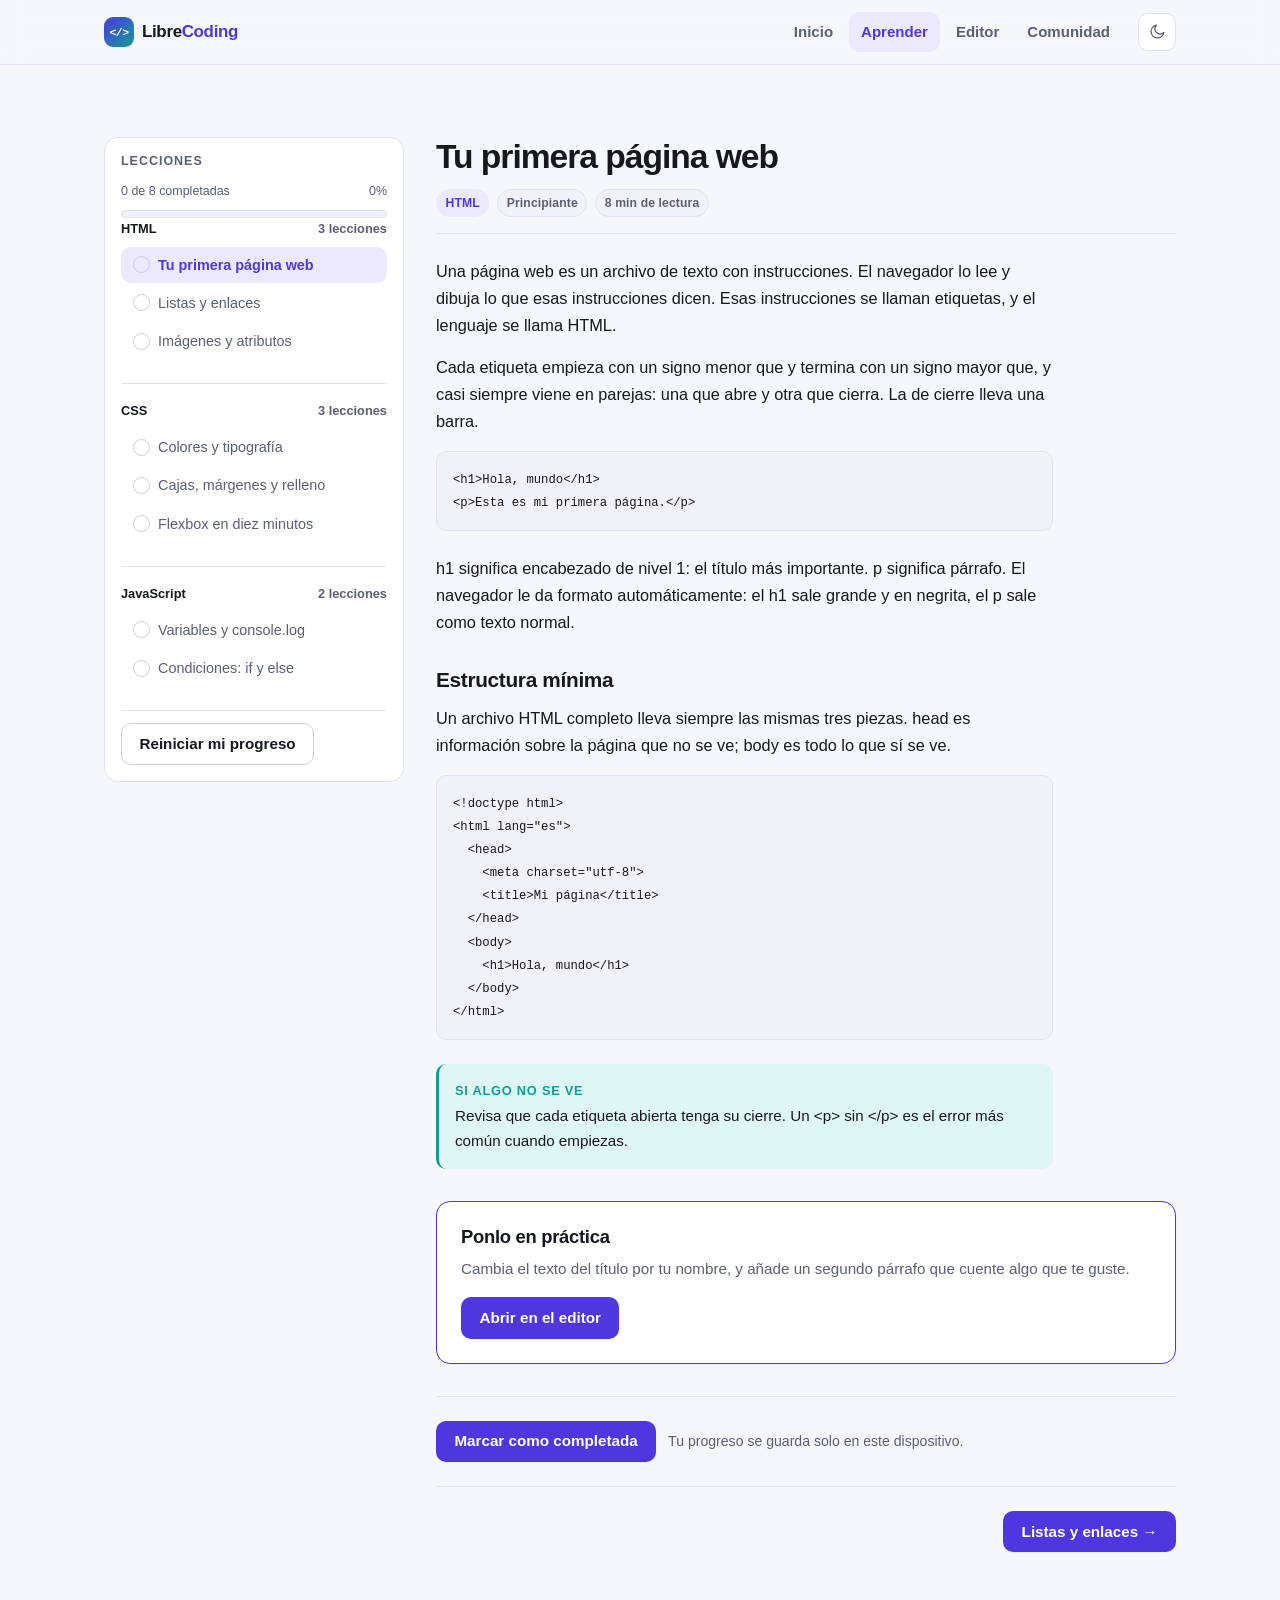
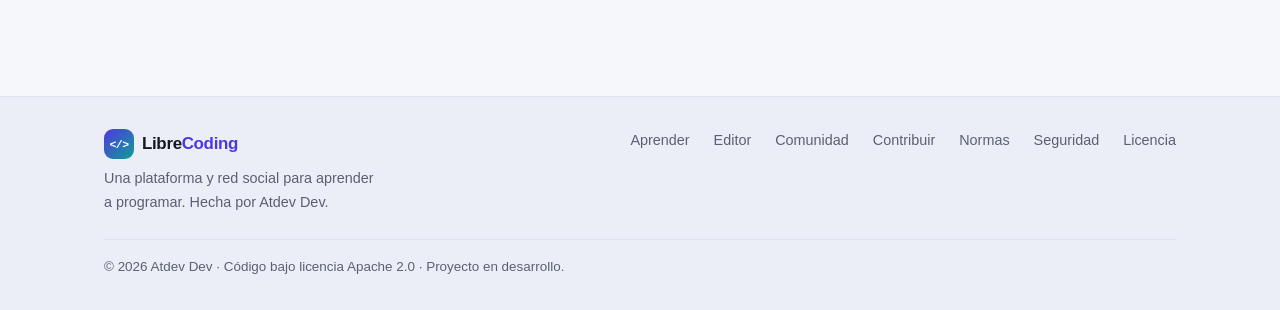
==== aprender.html @ 4e82c462 "update" ====
<!DOCTYPE html>
<html lang="es" data-theme="light">
<head>
<meta charset="utf-8">
<meta name="viewport" content="width=device-width, initial-scale=1">
<title>Aprender — LibreCoding</title>
<meta name="description" content="Lecciones cortas de HTML, CSS y JavaScript para empezar a programar desde cero. Gratis y sin cuenta.">
<meta name="theme-color" content="#4f37e0">
<link rel="stylesheet" href="assets/css/base.css">
<link rel="stylesheet" href="assets/css/pages.css">
</head>
<body>
<a class="skip-link" href="#main">Saltar al contenido</a>

<header class="site-header">
  <div class="wrap header-inner">
    <a class="brand" href="index.html">
      <span class="brand-mark" aria-hidden="true">&lt;/&gt;</span>
      <span class="brand-name">Libre<span>Coding</span></span>
    </a>

    <button class="nav-toggle" type="button" data-nav-toggle aria-expanded="false" aria-controls="site-nav" aria-label="Abrir menú">
      <svg width="20" height="20" viewBox="0 0 24 24" fill="none" stroke="currentColor" stroke-width="1.8" stroke-linecap="round" aria-hidden="true">
        <path d="M4 7h16M4 12h16M4 17h16"/>
      </svg>
    </button>

    <nav class="site-nav" id="site-nav" aria-label="Principal">
      <ul>
        <li><a href="index.html">Inicio</a></li>
        <li><a href="aprender.html" aria-current="page">Aprender</a></li>
        <li><a href="editor.html">Editor</a></li>
        <li><a href="comunidad.html">Comunidad</a></li>
      </ul>
    </nav>

    <button class="theme-toggle" type="button" data-theme-toggle aria-pressed="false" aria-label="Activar tema oscuro">
      <svg class="icon-moon" width="18" height="18" viewBox="0 0 24 24" fill="none" stroke="currentColor" stroke-width="1.8" stroke-linecap="round" stroke-linejoin="round" aria-hidden="true">
        <path d="M21 12.8A8.5 8.5 0 1 1 11.2 3a6.5 6.5 0 0 0 9.8 9.8z"/>
      </svg>
      <svg class="icon-sun" width="18" height="18" viewBox="0 0 24 24" fill="none" stroke="currentColor" stroke-width="1.8" stroke-linecap="round" aria-hidden="true">
        <circle cx="12" cy="12" r="4"/>
        <path d="M12 2v2M12 20v2M4.9 4.9l1.4 1.4M17.7 17.7l1.4 1.4M2 12h2M20 12h2M4.9 19.1l1.4-1.4M17.7 6.3l1.4-1.4"/>
      </svg>
    </button>
  </div>
</header>

<main id="main">
  <div class="wrap section">
    <div class="learn-layout">

      <aside class="lesson-sidebar" aria-label="Lista de lecciones">
        <h2>Lecciones</h2>
        <div id="lesson-nav">
          <noscript>
            <p class="notice">
              <span><strong>Necesitas JavaScript</strong> para ver y usar las lecciones.</span>
            </p>
          </noscript>
        </div>
        <div class="lesson-sidebar-foot">
          <button class="btn btn--ghost" type="button" id="reset-progress">
            Reiniciar mi progreso
          </button>
        </div>
      </aside>

      <section class="lesson-pane" id="lesson-content" aria-live="polite">
        <noscript>
          <div class="notice">
            <span>
              <strong>Esta página necesita JavaScript.</strong>
              Las lecciones se cargan y se muestran con JavaScript, y el progreso se
              guarda en tu navegador. Actívalo y recarga la página.
            </span>
          </div>
        </noscript>
      </section>

    </div>
  </div>
</main>

<footer class="site-footer">
  <div class="wrap">
    <div class="footer-inner">
      <div class="footer-brand">
        <a class="brand" href="index.html">
          <span class="brand-mark" aria-hidden="true">&lt;/&gt;</span>
          <span class="brand-name">Libre<span>Coding</span></span>
        </a>
        <p>Una plataforma y red social para aprender a programar. Hecha por Atdev Dev.</p>
      </div>

      <ul class="footer-links">
        <li><a href="aprender.html">Aprender</a></li>
        <li><a href="editor.html">Editor</a></li>
        <li><a href="comunidad.html">Comunidad</a></li>
        <li><a href="CONTRIBUTING.md">Contribuir</a></li>
        <li><a href="CODE_OF_CONDUCT.md">Normas</a></li>
        <li><a href="SECURITY.md">Seguridad</a></li>
        <li><a href="LICENSE">Licencia</a></li>
      </ul>
    </div>

    <div class="footer-legal">
      <p>
        © <span data-year>2026</span> Atdev Dev · Código bajo licencia Apache 2.0 ·
        Proyecto en desarrollo.
      </p>
    </div>
  </div>
</footer>

<script src="assets/js/core.js"></script>
<script src="assets/js/lessons-data.js"></script>
<script src="assets/js/learn.js"></script>
</body>
</html>
---- assets/css/base.css ----
/* ============================================================
   LibreCoding — base.css
   Tokens, reset, typography, layout and shared components.
   No build step: edit and reload.
   ============================================================ */

/* ---------- Design tokens ---------- */
:root {
  color-scheme: light;

  --bg: #f6f7fb;
  --bg-soft: #eceef7;
  --surface: #ffffff;
  --surface-2: #f1f2f9;
  --text: #16181f;
  --text-muted: #5a6072;
  --border: #e0e3ee;
  --border-strong: #c9cee0;

  --brand: #4f37e0;
  --brand-strong: #3d26c9;
  --brand-soft: #ece9ff;
  --accent: #0f9e96;
  --accent-soft: #dff7f4;
  --warn: #a15c07;
  --warn-soft: #fdf1dc;
  --danger: #b81f38;
  --danger-soft: #fdeaed;

  --ring: rgba(79, 55, 224, 0.45);
  --shadow-sm: 0 1px 2px rgba(16, 18, 28, 0.06);
  --shadow: 0 6px 18px rgba(16, 18, 28, 0.08);
  --shadow-lg: 0 20px 48px rgba(16, 18, 28, 0.14);

  --r-xs: 6px;
  --r-sm: 10px;
  --r: 14px;
  --r-lg: 22px;
  --r-full: 999px;

  --font: -apple-system, BlinkMacSystemFont, "Segoe UI", Roboto, "Helvetica Neue",
    Arial, sans-serif;
  --font-mono: ui-monospace, SFMono-Regular, "SF Mono", Menlo, Consolas,
    "Liberation Mono", monospace;

  --wrap: 1120px;
  --header-h: 64px;

  --sp-1: 4px;
  --sp-2: 8px;
  --sp-3: 12px;
  --sp-4: 16px;
  --sp-5: 24px;
  --sp-6: 32px;
  --sp-7: 48px;
  --sp-8: 72px;
}

[data-theme="dark"] {
  color-scheme: dark;

  --bg: #0d0f15;
  --bg-soft: #12151d;
  --surface: #161a24;
  --surface-2: #1c212e;
  --text: #eceef6;
  --text-muted: #a2a9bd;
  --border: #28303f;
  --border-strong: #3a4356;

  --brand: #8e7dff;
  --brand-strong: #a79aff;
  --brand-soft: #211d3d;
  --accent: #3fdbd0;
  --accent-soft: #10302f;
  --warn: #e3ad5a;
  --warn-soft: #2d2415;
  --danger: #ff7d90;
  --danger-soft: #2e1620;

  --ring: rgba(142, 125, 255, 0.5);
  --shadow-sm: 0 1px 2px rgba(0, 0, 0, 0.4);
  --shadow: 0 8px 24px rgba(0, 0, 0, 0.45);
  --shadow-lg: 0 24px 56px rgba(0, 0, 0, 0.55);
}

/* ---------- Reset ---------- */
*,
*::before,
*::after {
  box-sizing: border-box;
}

html {
  -webkit-text-size-adjust: 100%;
  scroll-behavior: smooth;
  scroll-padding-top: calc(var(--header-h) + 16px);
}

body {
  margin: 0;
  background: var(--bg);
  color: var(--text);
  font-family: var(--font);
  font-size: 16px;
  line-height: 1.65;
  -webkit-font-smoothing: antialiased;
  text-rendering: optimizeLegibility;
}

img,
svg,
iframe {
  max-width: 100%;
}

button,
input,
select,
textarea {
  font: inherit;
  color: inherit;
}

h1,
h2,
h3,
h4 {
  line-height: 1.2;
  margin: 0 0 var(--sp-3);
  letter-spacing: -0.015em;
  font-weight: 750;
}

h1 {
  font-size: clamp(2rem, 1.3rem + 2.6vw, 3.1rem);
  letter-spacing: -0.03em;
}

h2 {
  font-size: clamp(1.4rem, 1.1rem + 1.2vw, 2rem);
}

h3 {
  font-size: 1.15rem;
}

p {
  margin: 0 0 var(--sp-4);
}

a {
  color: var(--brand);
  text-decoration-thickness: 1px;
  text-underline-offset: 2px;
}

a:hover {
  color: var(--brand-strong);
}

hr {
  border: 0;
  border-top: 1px solid var(--border);
  margin: var(--sp-6) 0;
}

code,
kbd,
pre,
samp {
  font-family: var(--font-mono);
  font-size: 0.9em;
}

:not(pre) > code {
  background: var(--surface-2);
  border: 1px solid var(--border);
  border-radius: var(--r-xs);
  padding: 0.1em 0.35em;
}

/* ---------- Focus / accessibility ---------- */
:focus-visible {
  outline: 3px solid var(--ring);
  outline-offset: 2px;
  border-radius: var(--r-xs);
}

.sr-only {
  position: absolute;
  width: 1px;
  height: 1px;
  padding: 0;
  margin: -1px;
  overflow: hidden;
  clip: rect(0 0 0 0);
  clip-path: inset(50%);
  white-space: nowrap;
  border: 0;
}

.skip-link {
  position: absolute;
  left: 50%;
  top: 0;
  transform: translate(-50%, -120%);
  z-index: 100;
  background: var(--brand);
  color: #fff;
  padding: var(--sp-3) var(--sp-5);
  border-radius: 0 0 var(--r) var(--r);
  text-decoration: none;
  font-weight: 650;
  transition: transform 0.18s ease;
}

.skip-link:focus {
  transform: translate(-50%, 0);
  color: #fff;
}

/* ---------- Layout ---------- */
.wrap {
  width: 100%;
  max-width: var(--wrap);
  margin-inline: auto;
  padding-inline: var(--sp-5);
}

.section {
  padding-block: var(--sp-8);
}

.section--tight {
  padding-block: var(--sp-7);
}

.section-head {
  max-width: 62ch;
  margin-bottom: var(--sp-6);
}

.section-head p {
  color: var(--text-muted);
  margin-bottom: 0;
}

.eyebrow {
  display: inline-block;
  font-size: 0.78rem;
  font-weight: 700;
  letter-spacing: 0.09em;
  text-transform: uppercase;
  color: var(--brand);
  margin-bottom: var(--sp-2);
}

/* ---------- Header ---------- */
.site-header {
  position: sticky;
  top: 0;
  z-index: 50;
  background: color-mix(in srgb, var(--bg) 88%, transparent);
  backdrop-filter: blur(12px);
  border-bottom: 1px solid var(--border);
}

.header-inner {
  display: flex;
  align-items: center;
  gap: var(--sp-4);
  min-height: var(--header-h);
}

.brand {
  display: inline-flex;
  align-items: center;
  gap: var(--sp-2);
  font-weight: 800;
  font-size: 1.06rem;
  color: var(--text);
  text-decoration: none;
  letter-spacing: -0.02em;
  flex-shrink: 0;
}

.brand:hover {
  color: var(--text);
}

.brand-mark {
  display: grid;
  place-items: center;
  width: 30px;
  height: 30px;
  border-radius: 9px;
  background: linear-gradient(135deg, var(--brand), var(--accent));
  color: #fff;
  font-family: var(--font-mono);
  font-size: 0.72rem;
  font-weight: 700;
  letter-spacing: -0.05em;
}

.brand-name span {
  color: var(--brand);
}

.site-nav {
  margin-left: auto;
}

.site-nav ul {
  display: flex;
  align-items: center;
  gap: var(--sp-1);
  list-style: none;
  margin: 0;
  padding: 0;
}

.site-nav a {
  display: inline-block;
  padding: var(--sp-2) var(--sp-3);
  border-radius: var(--r-sm);
  color: var(--text-muted);
  text-decoration: none;
  font-size: 0.94rem;
  font-weight: 550;
  transition: background 0.15s ease, color 0.15s ease;
}

.site-nav a:hover {
  background: var(--surface-2);
  color: var(--text);
}

.site-nav a[aria-current="page"] {
  color: var(--brand);
  background: var(--brand-soft);
  font-weight: 650;
}

.nav-toggle {
  display: none;
  align-items: center;
  justify-content: center;
  width: 40px;
  height: 40px;
  border: 1px solid var(--border);
  border-radius: var(--r-sm);
  background: var(--surface);
  cursor: pointer;
  margin-left: auto;
}

.theme-toggle {
  display: grid;
  place-items: center;
  width: 38px;
  height: 38px;
  flex-shrink: 0;
  border: 1px solid var(--border);
  border-radius: var(--r-sm);
  background: var(--surface);
  color: var(--text-muted);
  cursor: pointer;
  transition: background 0.15s ease, color 0.15s ease;
}

.theme-toggle:hover {
  background: var(--surface-2);
  color: var(--text);
}
/* Theme toggle icons: show moon in light mode, sun in dark mode. */
[data-theme-toggle] .icon-sun {
  display: none;
}

[data-theme="dark"] [data-theme-toggle] .icon-sun {
  display: block;
}

[data-theme="dark"] [data-theme-toggle] .icon-moon {
  display: none;
}

/* ---------- Buttons ---------- */
.btn {
  display: inline-flex;
  align-items: center;
  justify-content: center;
  gap: var(--sp-2);
  padding: 0.62em 1.15em;
  border: 1px solid transparent;
  border-radius: var(--r-sm);
  background: var(--surface);
  color: var(--text);
  font-size: 0.95rem;
  font-weight: 650;
  line-height: 1.35;
  text-decoration: none;
  cursor: pointer;
  transition: transform 0.12s ease, background 0.15s ease, box-shadow 0.15s ease,
    border-color 0.15s ease;
  white-space: nowrap;
}

.btn:hover {
  transform: translateY(-1px);
}

.btn:active {
  transform: translateY(0);
}

.btn--primary {
  background: var(--brand);
  color: #fff;
  box-shadow: var(--shadow-sm);
}

.btn--primary:hover {
  background: var(--brand-strong);
  color: #fff;
  box-shadow: var(--shadow);
}

.btn--ghost {
  background: transparent;
  border-color: var(--border-strong);
  color: var(--text);
}

.btn--ghost:hover {
  background: var(--surface-2);
  color: var(--text);
}

.btn--quiet {
  background: transparent;
  color: var(--text-muted);
  padding-inline: var(--sp-2);
}

.btn--quiet:hover {
  background: var(--surface-2);
  color: var(--text);
}

.btn--sm {
  font-size: 0.86rem;
  padding: 0.42em 0.8em;
}

.btn[disabled] {
  opacity: 0.55;
  cursor: not-allowed;
  transform: none !important;
}

.btn-row {
  display: flex;
  flex-wrap: wrap;
  gap: var(--sp-3);
}

/* ---------- Badges / pills ---------- */
.badge {
  display: inline-flex;
  align-items: center;
  gap: 6px;
  padding: 0.22em 0.7em;
  border-radius: var(--r-full);
  background: var(--surface-2);
  border: 1px solid var(--border);
  color: var(--text-muted);
  font-size: 0.76rem;
  font-weight: 650;
  letter-spacing: 0.01em;
  white-space: nowrap;
}

.badge--brand {
  background: var(--brand-soft);
  border-color: transparent;
  color: var(--brand);
}

.badge--accent {
  background: var(--accent-soft);
  border-color: transparent;
  color: var(--accent);
}

.badge--warn {
  background: var(--warn-soft);
  border-color: transparent;
  color: var(--warn);
}

.badge--danger {
  background: var(--danger-soft);
  border-color: transparent;
  color: var(--danger);
}

/* ---------- Cards ---------- */
.card {
  background: var(--surface);
  border: 1px solid var(--border);
  border-radius: var(--r);
  box-shadow: var(--shadow-sm);
}

.card--pad {
  padding: var(--sp-5);
}

.grid {
  display: grid;
  gap: var(--sp-4);
}

.grid--2 {
  grid-template-columns: repeat(auto-fit, minmax(260px, 1fr));
}

.grid--3 {
  grid-template-columns: repeat(auto-fit, minmax(240px, 1fr));
}

.grid--4 {
  grid-template-columns: repeat(auto-fit, minmax(210px, 1fr));
}

/* ---------- Notice / callout ---------- */
.notice {
  display: flex;
  gap: var(--sp-3);
  padding: var(--sp-4);
  border-radius: var(--r);
  background: var(--surface-2);
  border: 1px solid var(--border);
  font-size: 0.92rem;
  color: var(--text-muted);
}

.notice strong {
  color: var(--text);
}

.notice--warn {
  background: var(--warn-soft);
  border-color: color-mix(in srgb, var(--warn) 30%, transparent);
  color: var(--warn);
}

.notice--warn strong {
  color: var(--warn);
}

.notice p:last-child {
  margin-bottom: 0;
}

/* ---------- Form controls ---------- */
.field {
  display: block;
  margin-bottom: var(--sp-4);
}

.field > span {
  display: block;
  font-size: 0.86rem;
  font-weight: 650;
  margin-bottom: var(--sp-2);
  color: var(--text-muted);
}

input[type="text"],
input[type="search"],
textarea,
select {
  width: 100%;
  padding: 0.6em 0.75em;
  background: var(--surface);
  border: 1px solid var(--border-strong);
  border-radius: var(--r-sm);
  color: var(--text);
  transition: border-color 0.15s ease, box-shadow 0.15s ease;
}

input[type="text"]:focus,
input[type="search"]:focus,
textarea:focus,
select:focus {
  outline: none;
  border-color: var(--brand);
  box-shadow: 0 0 0 3px var(--ring);
}

textarea {
  resize: vertical;
  min-height: 96px;
  line-height: 1.55;
}

/* ---------- Footer ---------- */
.site-footer {
  margin-top: var(--sp-8);
  padding-block: var(--sp-6);
  border-top: 1px solid var(--border);
  background: var(--bg-soft);
  color: var(--text-muted);
  font-size: 0.9rem;
}

.footer-inner {
  display: flex;
  flex-wrap: wrap;
  gap: var(--sp-4) var(--sp-6);
  align-items: flex-start;
  justify-content: space-between;
}

.footer-brand {
  max-width: 34ch;
}

.footer-brand p {
  margin: var(--sp-2) 0 0;
}

.footer-links {
  display: flex;
  flex-wrap: wrap;
  gap: var(--sp-2) var(--sp-5);
  list-style: none;
  margin: 0;
  padding: 0;
}

.footer-links a {
  color: var(--text-muted);
  text-decoration: none;
}

.footer-links a:hover {
  color: var(--brand);
  text-decoration: underline;
}

.footer-legal {
  margin-top: var(--sp-5);
  padding-top: var(--sp-4);
  border-top: 1px solid var(--border);
  font-size: 0.84rem;
}

.footer-legal p {
  margin: 0;
}

/* ---------- Utilities ---------- */
.muted {
  color: var(--text-muted);
}

.text-sm {
  font-size: 0.88rem;
}

.mt-0 {
  margin-top: 0;
}

.mb-0 {
  margin-bottom: 0;
}
.mt-4 {
  margin-top: var(--sp-4);
}

.stack > * + * {
  margin-top: var(--sp-4);
}

/* ---------- Responsive ---------- */
@media (max-width: 780px) {
  .nav-toggle {
    display: grid;
  }

  .site-nav {
    position: absolute;
    top: 100%;
    left: 0;
    right: 0;
    margin: 0;
    padding: var(--sp-3) var(--sp-5) var(--sp-5);
    background: var(--surface);
    border-bottom: 1px solid var(--border);
    box-shadow: var(--shadow);
    display: none;
  }

  .site-nav.is-open {
    display: block;
  }

  .site-nav ul {
    flex-direction: column;
    align-items: stretch;
    gap: var(--sp-1);
  }

  .site-nav a {
    padding: var(--sp-3);
    font-size: 1rem;
  }

  .theme-toggle {
    margin-left: 0;
  }

  .section {
    padding-block: var(--sp-7);
  }
}

@media (prefers-reduced-motion: reduce) {
  html {
    scroll-behavior: auto;
  }

  *,
  *::before,
  *::after {
    animation-duration: 0.001ms !important;
    animation-iteration-count: 1 !important;
    transition-duration: 0.001ms !important;
  }

  .btn:hover {
    transform: none;
  }
}
---- assets/css/pages.css ----
/* ============================================================
   LibreCoding — pages.css
   Page-specific layout: home, learn, playground, community.
   Depends on base.css (tokens and shared components).
   ============================================================ */

/* ============================================================
   HOME — hero
   ============================================================ */
.hero {
  position: relative;
  overflow: hidden;
  padding-block: var(--sp-8) var(--sp-7);
  border-bottom: 1px solid var(--border);
}

.hero::before {
  content: "";
  position: absolute;
  inset: -40% -20% auto;
  height: 620px;
  background: radial-gradient(
      42% 52% at 22% 32%,
      color-mix(in srgb, var(--brand) 26%, transparent),
      transparent 70%
    ),
    radial-gradient(
      38% 48% at 78% 22%,
      color-mix(in srgb, var(--accent) 22%, transparent),
      transparent 72%
    );
  pointer-events: none;
  z-index: 0;
}

.hero-inner {
  position: relative;
  z-index: 1;
  display: grid;
  grid-template-columns: minmax(0, 1.05fr) minmax(0, 0.95fr);
  gap: var(--sp-7);
  align-items: center;
}

.hero h1 {
  margin-bottom: var(--sp-4);
}

.hero h1 em {
  font-style: normal;
  background: linear-gradient(100deg, var(--brand), var(--accent));
  -webkit-background-clip: text;
  background-clip: text;
  color: transparent;
}

.hero-lead {
  font-size: clamp(1rem, 0.95rem + 0.35vw, 1.16rem);
  color: var(--text-muted);
  max-width: 54ch;
  margin-bottom: var(--sp-5);
}

.hero-meta {
  display: flex;
  flex-wrap: wrap;
  gap: var(--sp-2) var(--sp-3);
  margin-top: var(--sp-5);
}

/* Code card decoration */
.code-card {
  background: var(--surface);
  border: 1px solid var(--border);
  border-radius: var(--r-lg);
  box-shadow: var(--shadow-lg);
  overflow: hidden;
  font-family: var(--font-mono);
  font-size: 0.84rem;
  line-height: 1.8;
}

.code-card-bar {
  display: flex;
  align-items: center;
  gap: 6px;
  padding: var(--sp-3) var(--sp-4);
  background: var(--surface-2);
  border-bottom: 1px solid var(--border);
}

.code-card-bar i {
  width: 10px;
  height: 10px;
  border-radius: 50%;
  background: var(--border-strong);
}

.code-card-bar span {
  margin-left: auto;
  font-size: 0.74rem;
  color: var(--text-muted);
  letter-spacing: 0.04em;
}

.code-card pre {
  margin: 0;
  padding: var(--sp-5);
  overflow-x: auto;
  color: var(--text);
}

.tok-key {
  color: var(--brand);
  font-weight: 650;
}

.tok-str {
  color: var(--accent);
}

.tok-com {
  color: var(--text-muted);
  font-style: italic;
}

.tok-tag {
  color: var(--danger);
}

/* ============================================================
   HOME — features and languages
   ============================================================ */
.feature {
  padding: var(--sp-5);
  background: var(--surface);
  border: 1px solid var(--border);
  border-radius: var(--r);
  transition: transform 0.16s ease, box-shadow 0.16s ease,
    border-color 0.16s ease;
}

.feature:hover {
  transform: translateY(-2px);
  box-shadow: var(--shadow);
  border-color: var(--border-strong);
}

.feature-icon {
  display: grid;
  place-items: center;
  width: 40px;
  height: 40px;
  border-radius: var(--r-sm);
  background: var(--brand-soft);
  color: var(--brand);
  margin-bottom: var(--sp-4);
  font-size: 1.1rem;
}

.feature h3 {
  margin-bottom: var(--sp-2);
}

.feature p {
  margin: 0;
  color: var(--text-muted);
  font-size: 0.94rem;
}

.lang-card {
  display: flex;
  flex-direction: column;
  gap: var(--sp-2);
  padding: var(--sp-4);
  background: var(--surface);
  border: 1px solid var(--border);
  border-radius: var(--r);
  text-decoration: none;
  color: var(--text);
  transition: border-color 0.16s ease, box-shadow 0.16s ease,
    transform 0.16s ease;
}

.lang-card:hover {
  color: var(--text);
  border-color: var(--brand);
  box-shadow: var(--shadow);
  transform: translateY(-2px);
}

.lang-card-top {
  display: flex;
  align-items: center;
  justify-content: space-between;
  gap: var(--sp-2);
}

.lang-name {
  font-weight: 700;
  font-size: 1rem;
}

.lang-sigil {
  font-family: var(--font-mono);
  font-size: 0.76rem;
  font-weight: 700;
  color: var(--brand);
  background: var(--brand-soft);
  padding: 0.2em 0.5em;
  border-radius: var(--r-xs);
}

.lang-card p {
  margin: 0;
  font-size: 0.86rem;
  color: var(--text-muted);
}

.lang-card.is-locked {
  opacity: 0.62;
  pointer-events: none;
}

/* Progress summary on home */
.progress-card {
  display: flex;
  flex-wrap: wrap;
  align-items: center;
  gap: var(--sp-5);
  padding: var(--sp-5);
  background: linear-gradient(
    135deg,
    color-mix(in srgb, var(--brand) 12%, var(--surface)),
    var(--surface)
  );
  border: 1px solid var(--border);
  border-radius: var(--r-lg);
}

.progress-card-text {
  flex: 1 1 240px;
}

.progress-card-text h3 {
  margin-bottom: var(--sp-1);
}

.progress-card-text p {
  margin: 0;
  color: var(--text-muted);
  font-size: 0.92rem;
}

/* ============================================================
   LEARN
   ============================================================ */
.learn-layout {
  display: grid;
  grid-template-columns: 300px minmax(0, 1fr);
  gap: var(--sp-6);
  align-items: start;
}

.lesson-sidebar {
  position: sticky;
  top: calc(var(--header-h) + var(--sp-4));
  max-height: calc(100vh - var(--header-h) - var(--sp-6));
  overflow-y: auto;
  padding: var(--sp-4);
  background: var(--surface);
  border: 1px solid var(--border);
  border-radius: var(--r);
}

.lesson-sidebar h2 {
  font-size: 0.78rem;
  text-transform: uppercase;
  letter-spacing: 0.08em;
  color: var(--text-muted);
  margin-bottom: var(--sp-3);
}

.lesson-group + .lesson-group {
  margin-top: var(--sp-5);
  padding-top: var(--sp-4);
  border-top: 1px solid var(--border);
}

.lesson-group-title {
  display: flex;
  align-items: center;
  justify-content: space-between;
  font-size: 0.8rem;
  font-weight: 750;
  color: var(--text);
  margin-bottom: var(--sp-2);
}

.lesson-list {
  list-style: none;
  margin: 0;
  padding: 0;
  display: grid;
  gap: 2px;
}

.lesson-list a {
  display: flex;
  align-items: center;
  gap: var(--sp-2);
  padding: var(--sp-2) var(--sp-3);
  border-radius: var(--r-sm);
  color: var(--text-muted);
  text-decoration: none;
  font-size: 0.9rem;
  line-height: 1.4;
  transition: background 0.14s ease, color 0.14s ease;
}

.lesson-list a:hover {
  background: var(--surface-2);
  color: var(--text);
}

.lesson-list a[aria-current="true"] {
  background: var(--brand-soft);
  color: var(--brand);
  font-weight: 650;
}

.lesson-check {
  display: grid;
  place-items: center;
  width: 17px;
  height: 17px;
  flex-shrink: 0;
  border-radius: 50%;
  border: 1.5px solid var(--border-strong);
  font-size: 0.62rem;
  color: transparent;
  line-height: 1;
}

.lesson-list a.is-done .lesson-check {
  background: var(--accent);
  border-color: var(--accent);
  color: #fff;
}

/* Lesson reading pane */
.lesson-pane {
  min-width: 0;
}

.lesson-header {
  padding-bottom: var(--sp-4);
  margin-bottom: var(--sp-5);
  border-bottom: 1px solid var(--border);
}

.lesson-header h1 {
  font-size: clamp(1.55rem, 1.2rem + 1.2vw, 2.1rem);
  margin-bottom: var(--sp-3);
}

.lesson-meta {
  display: flex;
  flex-wrap: wrap;
  gap: var(--sp-2);
  align-items: center;
}

.lesson-body {
  max-width: 68ch;
  font-size: 1.02rem;
}

.lesson-body h2 {
  font-size: 1.3rem;
  margin-top: var(--sp-6);
}

.lesson-body h3 {
  font-size: 1.06rem;
  margin-top: var(--sp-5);
}

.lesson-body ul,
.lesson-body ol {
  padding-left: 1.35em;
  margin: 0 0 var(--sp-4);
}

.lesson-body li {
  margin-bottom: var(--sp-2);
}

.lesson-body li::marker {
  color: var(--brand);
}

.code-block {
  position: relative;
  margin: 0 0 var(--sp-5);
  background: var(--surface-2);
  border: 1px solid var(--border);
  border-radius: var(--r-sm);
  overflow: hidden;
}

.code-block pre {
  margin: 0;
  padding: var(--sp-4);
  overflow-x: auto;
  font-size: 0.85rem;
  line-height: 1.7;
}

.callout {
  display: flex;
  gap: var(--sp-3);
  padding: var(--sp-4);
  margin: 0 0 var(--sp-5);
  border-radius: var(--r-sm);
  background: var(--accent-soft);
  border-left: 3px solid var(--accent);
  font-size: 0.95rem;
}

.callout strong {
  display: block;
  margin-bottom: 2px;
  color: var(--accent);
  font-size: 0.8rem;
  text-transform: uppercase;
  letter-spacing: 0.06em;
}

.callout p:last-child {
  margin-bottom: 0;
}

.challenge {
  padding: var(--sp-5);
  margin-top: var(--sp-6);
  border-radius: var(--r);
  background: var(--surface);
  border: 1px solid var(--brand);
  box-shadow: var(--shadow-sm);
}

.challenge h3 {
  margin-bottom: var(--sp-2);
}

.challenge p {
  color: var(--text-muted);
  font-size: 0.95rem;
}

.challenge .btn-row {
  margin-top: var(--sp-4);
}

.lesson-complete-bar {
  display: flex;
  flex-wrap: wrap;
  align-items: center;
  gap: var(--sp-3);
  margin-top: var(--sp-6);
  padding-top: var(--sp-5);
  border-top: 1px solid var(--border);
}

.lesson-nav {
  display: flex;
  justify-content: space-between;
  gap: var(--sp-3);
  margin-top: var(--sp-5);
  padding-top: var(--sp-5);
  border-top: 1px solid var(--border);
}

/* Progress bar */
.progress {
  width: 100%;
  height: 8px;
  border-radius: var(--r-full);
  background: var(--surface-2);
  overflow: hidden;
  border: 1px solid var(--border);
}

.progress-fill {
  height: 100%;
  width: 0;
  border-radius: var(--r-full);
  background: linear-gradient(90deg, var(--brand), var(--accent));
  transition: width 0.35s ease;
}

.progress-label {
  display: flex;
  justify-content: space-between;
  gap: var(--sp-2);
  font-size: 0.82rem;
  color: var(--text-muted);
  margin-top: var(--sp-2);
}

/* ============================================================
   PLAYGROUND
   ============================================================ */
.pg-shell {
  display: grid;
  grid-template-rows: auto minmax(0, 1fr);
  gap: var(--sp-4);
  height: calc(100vh - var(--header-h) - 2 * var(--sp-4));
  min-height: 520px;
}

.pg-toolbar {
  display: flex;
  flex-wrap: wrap;
  align-items: center;
  gap: var(--sp-2);
  padding: var(--sp-2) var(--sp-3);
  background: var(--surface);
  border: 1px solid var(--border);
  border-radius: var(--r);
  box-shadow: var(--shadow-sm);
}

.pg-toolbar .spacer {
  flex: 1 1 auto;
}

.pg-title {
  font-weight: 700;
  font-size: 0.92rem;
  padding-inline: var(--sp-1);
  white-space: nowrap;
}

.pg-tabs {
  display: flex;
  gap: 2px;
  padding: 3px;
  background: var(--surface-2);
  border-radius: var(--r-sm);
  border: 1px solid var(--border);
}

.pg-tab {
  appearance: none;
  border: 0;
  background: transparent;
  color: var(--text-muted);
  font-size: 0.85rem;
  font-weight: 650;
  padding: 0.35em 0.85em;
  border-radius: 7px;
  cursor: pointer;
  font-family: var(--font-mono);
  transition: background 0.14s ease, color 0.14s ease;
}

.pg-tab:hover {
  color: var(--text);
}

.pg-tab[aria-selected="true"] {
  background: var(--surface);
  color: var(--brand);
  box-shadow: var(--shadow-sm);
}

.pg-split {
  display: grid;
  grid-template-columns: minmax(0, 1fr) minmax(0, 1fr);
  gap: var(--sp-4);
  min-height: 0;
}

.pg-panel {
  display: flex;
  flex-direction: column;
  min-height: 0;
  background: var(--surface);
  border: 1px solid var(--border);
  border-radius: var(--r);
  overflow: hidden;
}

.pg-panel-head {
  display: flex;
  align-items: center;
  gap: var(--sp-2);
  padding: var(--sp-2) var(--sp-4);
  background: var(--surface-2);
  border-bottom: 1px solid var(--border);
  font-size: 0.78rem;
  font-weight: 700;
  letter-spacing: 0.06em;
  text-transform: uppercase;
  color: var(--text-muted);
  flex-shrink: 0;
}

.pg-panel-head .spacer {
  flex: 1;
}

.pg-editor-wrap {
  position: relative;
  flex: 1;
  min-height: 0;
  display: flex;
}

.pg-editor {
  flex: 1;
  width: 100%;
  border: 0;
  border-radius: 0;
  padding: var(--sp-4);
  background: var(--surface);
  color: var(--text);
  font-family: var(--font-mono);
  font-size: 0.86rem;
  line-height: 1.7;
  resize: none;
  tab-size: 2;
  min-height: 0;
  white-space: pre;
  overflow: auto;
}

.pg-editor:focus {
  outline: none;
  box-shadow: inset 0 0 0 2px var(--ring);
}

.pg-preview {
  flex: 1;
  width: 100%;
  min-height: 0;
  border: 0;
  background: #fff;
}

.pg-console {
  height: 132px;
  flex-shrink: 0;
  display: flex;
  flex-direction: column;
  border-top: 1px solid var(--border);
  background: var(--surface-2);
}

.pg-console-head {
  display: flex;
  align-items: center;
  gap: var(--sp-2);
  padding: var(--sp-1) var(--sp-3);
  font-size: 0.72rem;
  font-weight: 700;
  letter-spacing: 0.06em;
  text-transform: uppercase;
  color: var(--text-muted);
  border-bottom: 1px solid var(--border);
}

.pg-console-head button {
  margin-left: auto;
  appearance: none;
  background: none;
  border: 0;
  color: var(--text-muted);
  font-size: 0.72rem;
  text-transform: none;
  letter-spacing: 0;
  cursor: pointer;
  padding: 2px 6px;
  border-radius: var(--r-xs);
}

.pg-console-head button:hover {
  background: var(--surface);
  color: var(--text);
}

.pg-console-log {
  flex: 1;
  overflow-y: auto;
  padding: var(--sp-2) var(--sp-3);
  font-family: var(--font-mono);
  font-size: 0.8rem;
  line-height: 1.6;
}

.pg-console-line {
  display: flex;
  gap: var(--sp-2);
  padding: 1px 0;
  border-bottom: 1px solid color-mix(in srgb, var(--border) 50%, transparent);
  word-break: break-word;
}

.pg-console-line .lvl {
  flex-shrink: 0;
  width: 42px;
  color: var(--text-muted);
  text-transform: uppercase;
  font-size: 0.68rem;
  padding-top: 2px;
}

.pg-console-line[data-level="error"] {
  color: var(--danger);
}

.pg-console-line[data-level="warn"] {
  color: var(--warn);
}

.pg-console-empty {
  color: var(--text-muted);
  font-style: italic;
  font-family: var(--font);
  font-size: 0.84rem;
}

.pg-help {
  font-size: 0.84rem;
  color: var(--text-muted);
}

/* ============================================================
   COMMUNITY
   ============================================================ */
.feed-layout {
  display: grid;
  grid-template-columns: minmax(0, 1fr) 300px;
  gap: var(--sp-6);
  align-items: start;
}

.composer {
  padding: var(--sp-4);
  margin-bottom: var(--sp-5);
}

.composer-row {
  display: flex;
  gap: var(--sp-3);
  align-items: flex-start;
}

.composer textarea {
  min-height: 84px;
}

.composer-foot {
  display: flex;
  flex-wrap: wrap;
  align-items: center;
  gap: var(--sp-3);
  margin-top: var(--sp-3);
}

.composer-count {
  font-size: 0.8rem;
  color: var(--text-muted);
  font-variant-numeric: tabular-nums;
}

.composer-count.is-over {
  color: var(--danger);
  font-weight: 700;
}

.avatar {
  display: grid;
  place-items: center;
  width: 40px;
  height: 40px;
  flex-shrink: 0;
  border-radius: 50%;
  background: linear-gradient(135deg, var(--brand), var(--accent));
  color: #fff;
  font-weight: 750;
  font-size: 0.9rem;
  text-transform: uppercase;
  user-select: none;
}

.avatar--sm {
  width: 30px;
  height: 30px;
  font-size: 0.76rem;
}

.post {
  padding: var(--sp-4);
  margin-bottom: var(--sp-3);
}

.post-head {
  display: flex;
  align-items: center;
  gap: var(--sp-3);
  margin-bottom: var(--sp-3);
}

.post-author {
  font-weight: 700;
  font-size: 0.94rem;
  line-height: 1.3;
}

.post-sub {
  font-size: 0.78rem;
  color: var(--text-muted);
}

.post-body {
  margin: 0 0 var(--sp-3);
  white-space: pre-wrap;
  overflow-wrap: anywhere;
}

.post-code {
  margin: 0 0 var(--sp-3);
  padding: var(--sp-3);
  background: var(--surface-2);
  border: 1px solid var(--border);
  border-radius: var(--r-sm);
  font-family: var(--font-mono);
  font-size: 0.82rem;
  line-height: 1.6;
  overflow-x: auto;
}

.post-actions {
  display: flex;
  gap: var(--sp-1);
  margin: 0;
  padding: 0;
  list-style: none;
}

.post-actions button {
  appearance: none;
  background: none;
  border: 0;
  color: var(--text-muted);
  font-size: 0.84rem;
  font-weight: 600;
  padding: 0.3em 0.6em;
  border-radius: var(--r-xs);
  cursor: pointer;
  display: inline-flex;
  align-items: center;
  gap: 6px;
  transition: background 0.14s ease, color 0.14s ease;
}

.post-actions button:hover {
  background: var(--surface-2);
  color: var(--text);
}

.post-actions button[aria-pressed="true"] {
  color: var(--brand);
}

.feed-empty {
  padding: var(--sp-7) var(--sp-5);
  text-align: center;
  color: var(--text-muted);
}

.side-card {
  padding: var(--sp-4);
  margin-bottom: var(--sp-4);
}

.side-card h2 {
  font-size: 0.8rem;
  text-transform: uppercase;
  letter-spacing: 0.08em;
  color: var(--text-muted);
  margin-bottom: var(--sp-3);
}

.rules {
  margin: 0;
  padding-left: 1.15em;
  font-size: 0.88rem;
  color: var(--text-muted);
}

.rules li {
  margin-bottom: var(--sp-2);
}

.rules li::marker {
  color: var(--brand);
}

/* ============================================================
   Responsive
   ============================================================ */
@media (max-width: 980px) {
  .hero-inner {
    grid-template-columns: 1fr;
    gap: var(--sp-6);
  }

  .hero-inner > .code-card {
    order: 2;
  }

  .learn-layout,
  .feed-layout {
    grid-template-columns: 1fr;
  }

  .lesson-sidebar {
    position: static;
    max-height: none;
  }

  .pg-split {
    grid-template-columns: 1fr;
    grid-template-rows: minmax(220px, 1fr) minmax(220px, 1fr);
  }
}

@media (max-width: 780px) {
  .pg-shell {
    height: auto;
    min-height: 0;
  }

  .pg-split {
    grid-template-rows: 300px 320px;
  }

  .pg-console {
    height: 120px;
  }

  .pg-title {
    display: none;
  }

  .code-card pre {
    font-size: 0.76rem;
    padding: var(--sp-4);
  }

  .lesson-complete-bar .btn,
  .challenge .btn {
    width: 100%;
  }
}


/* ============================================================
   Shared blocks added with the pages
   ============================================================ */
.progress-card-bar {
  flex: 1 1 260px;
  min-width: 200px;
}

.cta-band {
  display: flex;
  flex-wrap: wrap;
  align-items: center;
  justify-content: space-between;
  gap: var(--sp-5);
  padding: var(--sp-6);
  border-radius: var(--r-lg);
  border: 1px solid var(--border);
  background: linear-gradient(
    135deg,
    color-mix(in srgb, var(--brand) 13%, var(--surface)),
    color-mix(in srgb, var(--accent) 9%, var(--surface))
  );
}

.cta-band h2 {
  font-size: clamp(1.15rem, 1rem + 0.7vw, 1.55rem);
}

.cta-band p {
  color: var(--text-muted);
}

.lang-card .badge {
  align-self: flex-start;
  margin-top: auto;
}

.lesson-sidebar-foot {
  margin-top: var(--sp-5);
  padding-top: var(--sp-3);
  border-top: 1px solid var(--border);
}

.lesson-count-line {
  display: flex;
  justify-content: space-between;
  gap: var(--sp-2);
  font-size: 0.78rem;
  color: var(--text-muted);
  margin-bottom: var(--sp-2);
}

/* Community additions */
.composer-row .composer-main {
  flex: 1;
  min-width: 0;
}

.composer-name {
  max-width: 220px;
}

.rules-intro {
  font-size: 0.88rem;
  color: var(--text-muted);
  margin-bottom: var(--sp-3);
}

.post-head .post-when {
  margin-left: auto;
  font-size: 0.76rem;
  color: var(--text-muted);
  white-space: nowrap;
}

.post-code-lang {
  display: block;
  font-family: var(--font);
  font-size: 0.7rem;
  font-weight: 700;
  letter-spacing: 0.06em;
  text-transform: uppercase;
  color: var(--text-muted);
  margin-bottom: var(--sp-1);
}

.feed-empty h3 {
  margin-bottom: var(--sp-2);
  color: var(--text);
}

/* Playground additions */
.pg-hint {
  font-size: 0.76rem;
  color: var(--text-muted);
  font-family: var(--font);
  text-transform: none;
  letter-spacing: 0;
}

.pg-editor-shell {
  display: flex;
  flex: 1;
  min-height: 0;
}

@media (max-width: 780px) {
  .cta-band {
    padding: var(--sp-5);
  }

  .composer-name {
    max-width: none;
  }
}
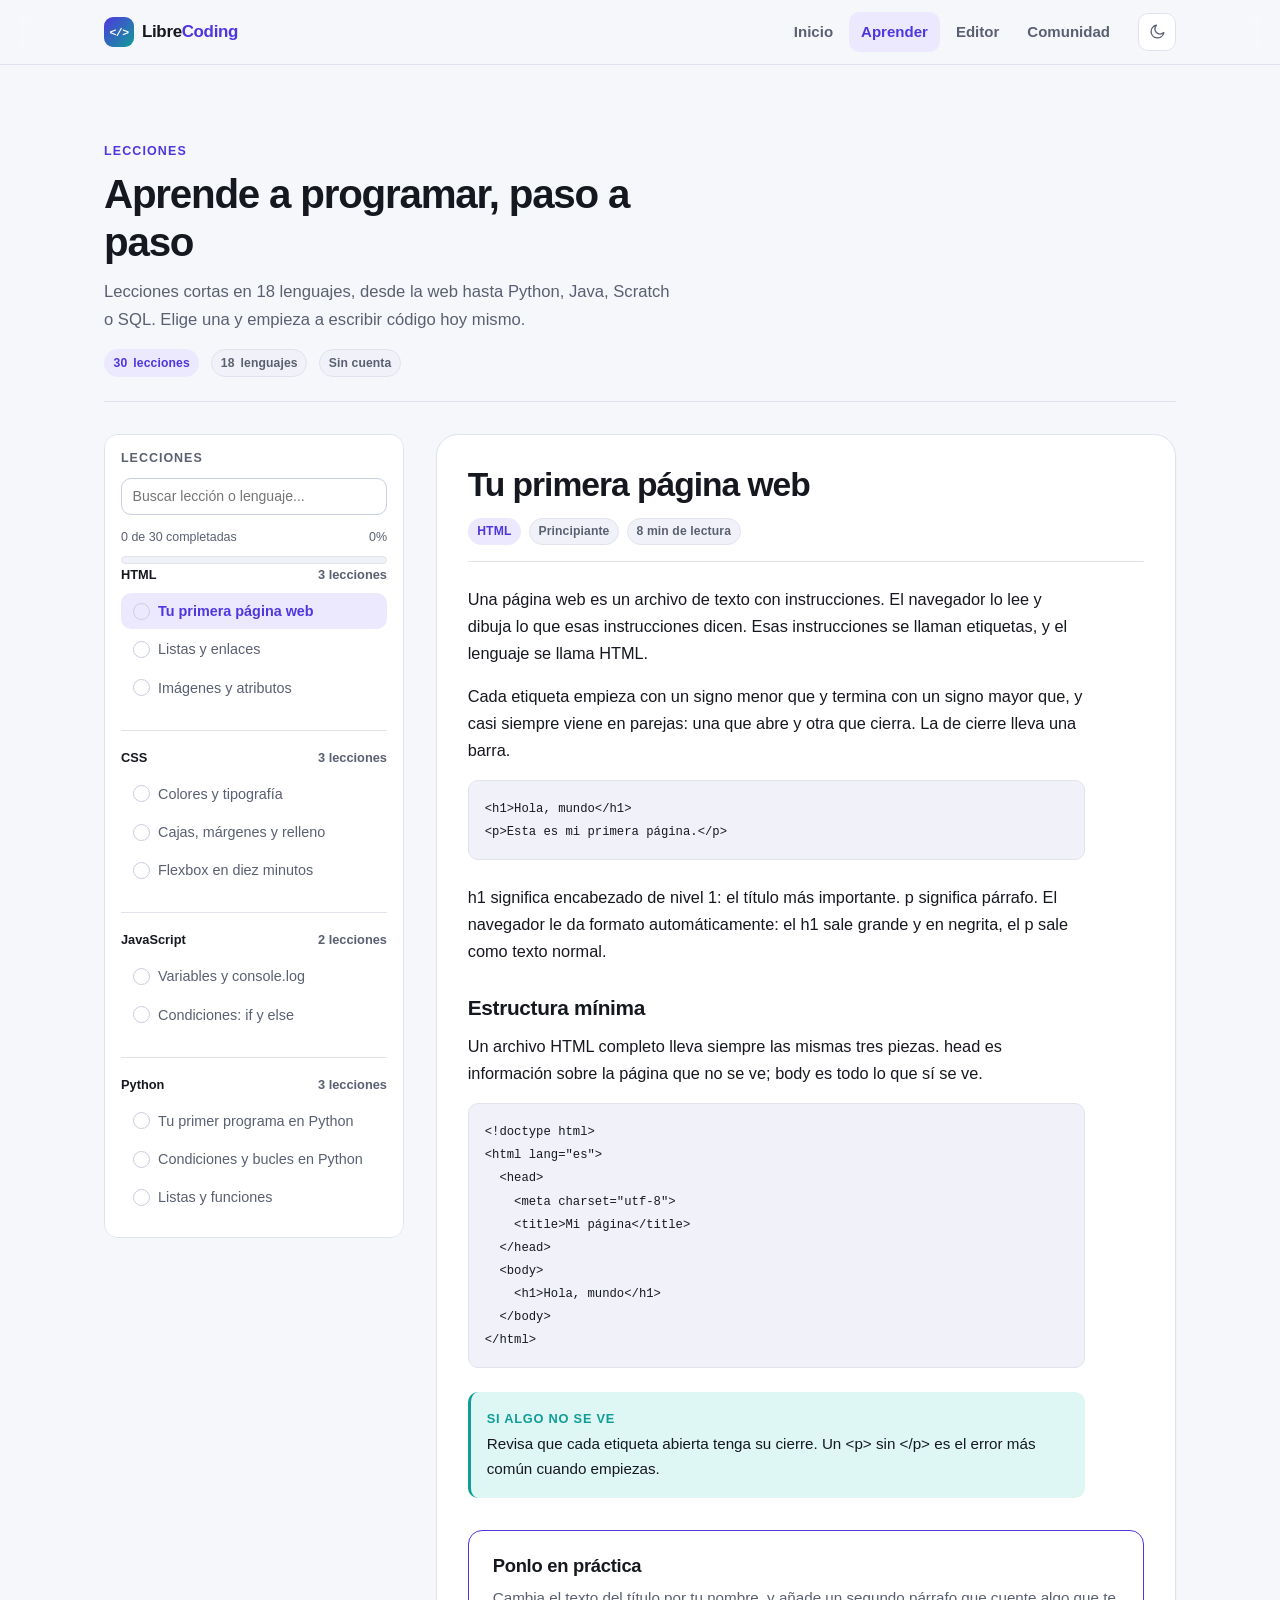
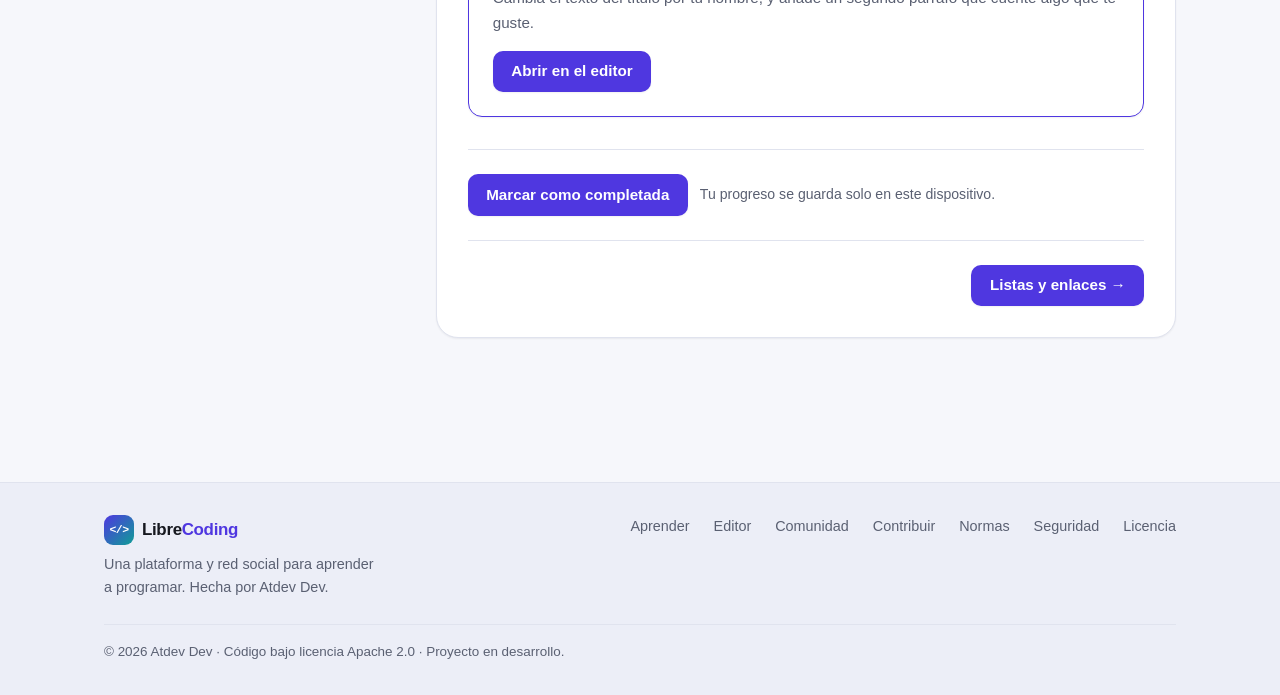
==== commit f92813fc: "Add multi-language courses and improve editor UI" ====
--- a/aprender.html
+++ b/aprender.html
@@ -4,7 +4,7 @@
 <meta charset="utf-8">
 <meta name="viewport" content="width=device-width, initial-scale=1">
 <title>Aprender — LibreCoding</title>
-<meta name="description" content="Lecciones cortas de HTML, CSS y JavaScript para empezar a programar desde cero. Gratis y sin cuenta.">
+<meta name="description" content="Lecciones cortas de HTML, CSS, JavaScript, Python, Java, Scratch, SQL y muchos más lenguajes para empezar a programar desde cero. Gratis y sin cuenta.">
 <meta name="theme-color" content="#4f37e0">
 <link rel="stylesheet" href="assets/css/base.css">
 <link rel="stylesheet" href="assets/css/pages.css">
@@ -48,10 +48,37 @@
 
 <main id="main">
   <div class="wrap section">
+
+    <header class="page-hero learn-hero">
+      <div class="page-hero-copy">
+        <span class="eyebrow">Lecciones</span>
+        <h1>Aprende a programar, paso a paso</h1>
+        <p class="page-lead">
+          Lecciones cortas en 18 lenguajes, desde la web hasta Python, Java,
+          Scratch o SQL. Elige una y empieza a escribir código hoy mismo.
+        </p>
+        <div class="hero-meta">
+          <span class="badge badge--brand"><span data-lesson-count>30</span> lecciones</span>
+          <span class="badge"><span data-language-count>18</span> lenguajes</span>
+          <span class="badge">Sin cuenta</span>
+        </div>
+      </div>
+    </header>
+
     <div class="learn-layout">
 
       <aside class="lesson-sidebar" aria-label="Lista de lecciones">
         <h2>Lecciones</h2>
+
+        <div class="lesson-search">
+          <label class="sr-only" for="lesson-search">Buscar lecciones</label>
+          <input
+            type="search"
+            id="lesson-search"
+            placeholder="Buscar lección o lenguaje..."
+            autocomplete="off">
+        </div>
+
         <div id="lesson-nav">
           <noscript>
             <p class="notice">
--- a/assets/css/pages.css
+++ b/assets/css/pages.css
@@ -1084,3 +1084,346 @@
     max-width: none;
   }
 }
+
+/* ============================================================
+   Page heroes, search and editor polish
+   ============================================================ */
+.page-hero {
+  display: flex;
+  flex-wrap: wrap;
+  align-items: flex-end;
+  justify-content: space-between;
+  gap: var(--sp-5);
+  padding-bottom: var(--sp-5);
+  margin-bottom: var(--sp-6);
+  border-bottom: 1px solid var(--border);
+}
+
+.page-hero-copy {
+  max-width: 66ch;
+}
+
+.page-hero h1 {
+  font-size: clamp(1.8rem, 1.4rem + 1.4vw, 2.55rem);
+  margin-bottom: var(--sp-3);
+}
+
+.page-lead {
+  max-width: 62ch;
+  margin-bottom: 0;
+  color: var(--text-muted);
+  font-size: 1.04rem;
+}
+
+.page-hero .hero-meta {
+  margin-top: var(--sp-4);
+}
+
+.editor-hero-note {
+  display: flex;
+  align-items: center;
+  gap: var(--sp-3);
+  max-width: 330px;
+  padding: var(--sp-4);
+  border: 1px solid color-mix(in srgb, var(--brand) 24%, var(--border));
+  border-radius: var(--r);
+  background: linear-gradient(135deg, var(--brand-soft), var(--surface));
+  box-shadow: var(--shadow-sm);
+}
+
+.editor-hero-note-icon {
+  display: grid;
+  place-items: center;
+  width: 42px;
+  height: 42px;
+  flex-shrink: 0;
+  border-radius: var(--r-sm);
+  background: var(--brand);
+  color: #fff;
+  font-family: var(--font-mono);
+  font-size: 0.8rem;
+  font-weight: 700;
+}
+
+.editor-hero-note strong {
+  display: block;
+  font-size: 0.86rem;
+}
+
+.editor-hero-note p {
+  margin: 2px 0 0;
+  color: var(--text-muted);
+  font-size: 0.84rem;
+  line-height: 1.5;
+}
+
+.learn-hero {
+  align-items: flex-start;
+}
+
+/* Home language search */
+.lang-toolbar {
+  display: flex;
+  flex-wrap: wrap;
+  align-items: center;
+  gap: var(--sp-3);
+  margin-bottom: var(--sp-4);
+}
+
+.lang-search-wrap {
+  position: relative;
+  flex: 1 1 260px;
+  max-width: 380px;
+}
+
+.lang-search-wrap svg {
+  position: absolute;
+  left: 12px;
+  top: 50%;
+  transform: translateY(-50%);
+  color: var(--text-muted);
+  pointer-events: none;
+}
+
+.lang-search-wrap input {
+  padding-left: 38px;
+  background: var(--surface);
+}
+
+.lang-empty {
+  margin: 0;
+  padding: var(--sp-5);
+  border: 1px dashed var(--border-strong);
+  border-radius: var(--r);
+  color: var(--text-muted);
+  text-align: center;
+}
+
+/* Learn search and lesson card */
+.lesson-search {
+  margin-bottom: var(--sp-3);
+}
+
+.lesson-search input {
+  padding-block: 0.45em;
+  font-size: 0.88rem;
+}
+
+.lesson-empty {
+  margin: 0;
+  padding: var(--sp-4) 0;
+  color: var(--text-muted);
+  font-size: 0.88rem;
+}
+
+.lesson-pane {
+  padding: clamp(var(--sp-4), 2.4vw, var(--sp-6));
+  background: var(--surface);
+  border: 1px solid var(--border);
+  border-radius: var(--r-lg);
+  box-shadow: var(--shadow-sm);
+}
+
+/* Editor chrome */
+.pg-shell {
+  height: clamp(520px, calc(100vh - 360px), 860px);
+}
+
+.pg-toolbar {
+  gap: var(--sp-3);
+  padding: var(--sp-2) var(--sp-3) var(--sp-2) var(--sp-4);
+}
+
+.pg-window {
+  display: flex;
+  gap: 5px;
+  flex-shrink: 0;
+}
+
+.pg-window i {
+  width: 9px;
+  height: 9px;
+  border-radius: 50%;
+  background: var(--border-strong);
+}
+
+.pg-window i:nth-child(1) {
+  background: #ff5f57;
+}
+
+.pg-window i:nth-child(2) {
+  background: #febc2e;
+}
+
+.pg-window i:nth-child(3) {
+  background: #28c840;
+}
+
+.pg-doc {
+  display: flex;
+  flex-direction: column;
+  min-width: 0;
+  line-height: 1.2;
+}
+
+.pg-subtitle {
+  color: var(--text-muted);
+  font-size: 0.68rem;
+  font-weight: 500;
+  white-space: nowrap;
+}
+
+.pg-dot {
+  display: inline-block;
+  width: 8px;
+  height: 8px;
+  flex-shrink: 0;
+  border-radius: 50%;
+  background: var(--text-muted);
+}
+
+.pg-dot--html {
+  background: #e44d26;
+}
+
+.pg-dot--css {
+  background: #264de4;
+}
+
+.pg-dot--js {
+  background: #e8c928;
+}
+
+.pg-dot--live {
+  background: #22c55e;
+  box-shadow: 0 0 0 3px color-mix(in srgb, #22c55e 20%, transparent);
+}
+
+.pg-tab {
+  display: inline-flex;
+  align-items: center;
+  gap: 6px;
+}
+
+.pg-file {
+  display: inline-flex;
+  align-items: center;
+  gap: var(--sp-2);
+  font-size: 0.8rem;
+  font-weight: 650;
+  letter-spacing: 0;
+  text-transform: none;
+}
+
+.pg-gutter {
+  flex-shrink: 0;
+  width: 46px;
+  padding: var(--sp-4) var(--sp-2) var(--sp-4) 0;
+  overflow: hidden;
+  border-right: 1px solid var(--border);
+  background: var(--surface-2);
+  color: var(--text-muted);
+  font-family: var(--font-mono);
+  font-size: 0.86rem;
+  line-height: 1.7;
+  text-align: right;
+  white-space: pre;
+  user-select: none;
+}
+
+.pg-statusbar {
+  display: flex;
+  align-items: center;
+  gap: var(--sp-3);
+  flex-shrink: 0;
+  padding: 5px var(--sp-3);
+  border-top: 1px solid var(--border);
+  background: var(--surface-2);
+  color: var(--text-muted);
+  font-family: var(--font-mono);
+  font-size: 0.7rem;
+}
+
+.pg-statusbar .spacer {
+  flex: 1;
+}
+
+.pg-tips {
+  display: grid;
+  grid-template-columns: repeat(auto-fit, minmax(220px, 1fr));
+  gap: var(--sp-3);
+  margin-top: var(--sp-4);
+}
+
+.pg-tip {
+  display: flex;
+  gap: var(--sp-3);
+  padding: var(--sp-4);
+  background: var(--surface);
+  border: 1px solid var(--border);
+  border-radius: var(--r);
+}
+
+.pg-tip-key {
+  display: grid;
+  place-items: center;
+  width: 26px;
+  height: 26px;
+  flex-shrink: 0;
+  border-radius: 50%;
+  background: var(--brand-soft);
+  color: var(--brand);
+  font-size: 0.76rem;
+  font-weight: 750;
+}
+
+.pg-tip strong {
+  display: block;
+  font-size: 0.88rem;
+}
+
+.pg-tip p {
+  margin: 2px 0 0;
+  color: var(--text-muted);
+  font-size: 0.82rem;
+  line-height: 1.55;
+}
+
+@media (max-width: 980px) {
+  .editor-hero-note {
+    width: 100%;
+    max-width: none;
+  }
+}
+
+@media (max-width: 780px) {
+  .page-hero {
+    margin-bottom: var(--sp-5);
+  }
+
+  .pg-shell {
+    height: auto;
+  }
+
+  .pg-window,
+  .pg-doc {
+    display: none;
+  }
+
+  .pg-gutter {
+    width: 38px;
+  }
+
+  .lesson-pane {
+    padding: var(--sp-4);
+  }
+}
+
+.lang-card[hidden],
+.lang-empty[hidden] {
+  display: none;
+}
+
+.pg-editor {
+  min-width: 0;
+}
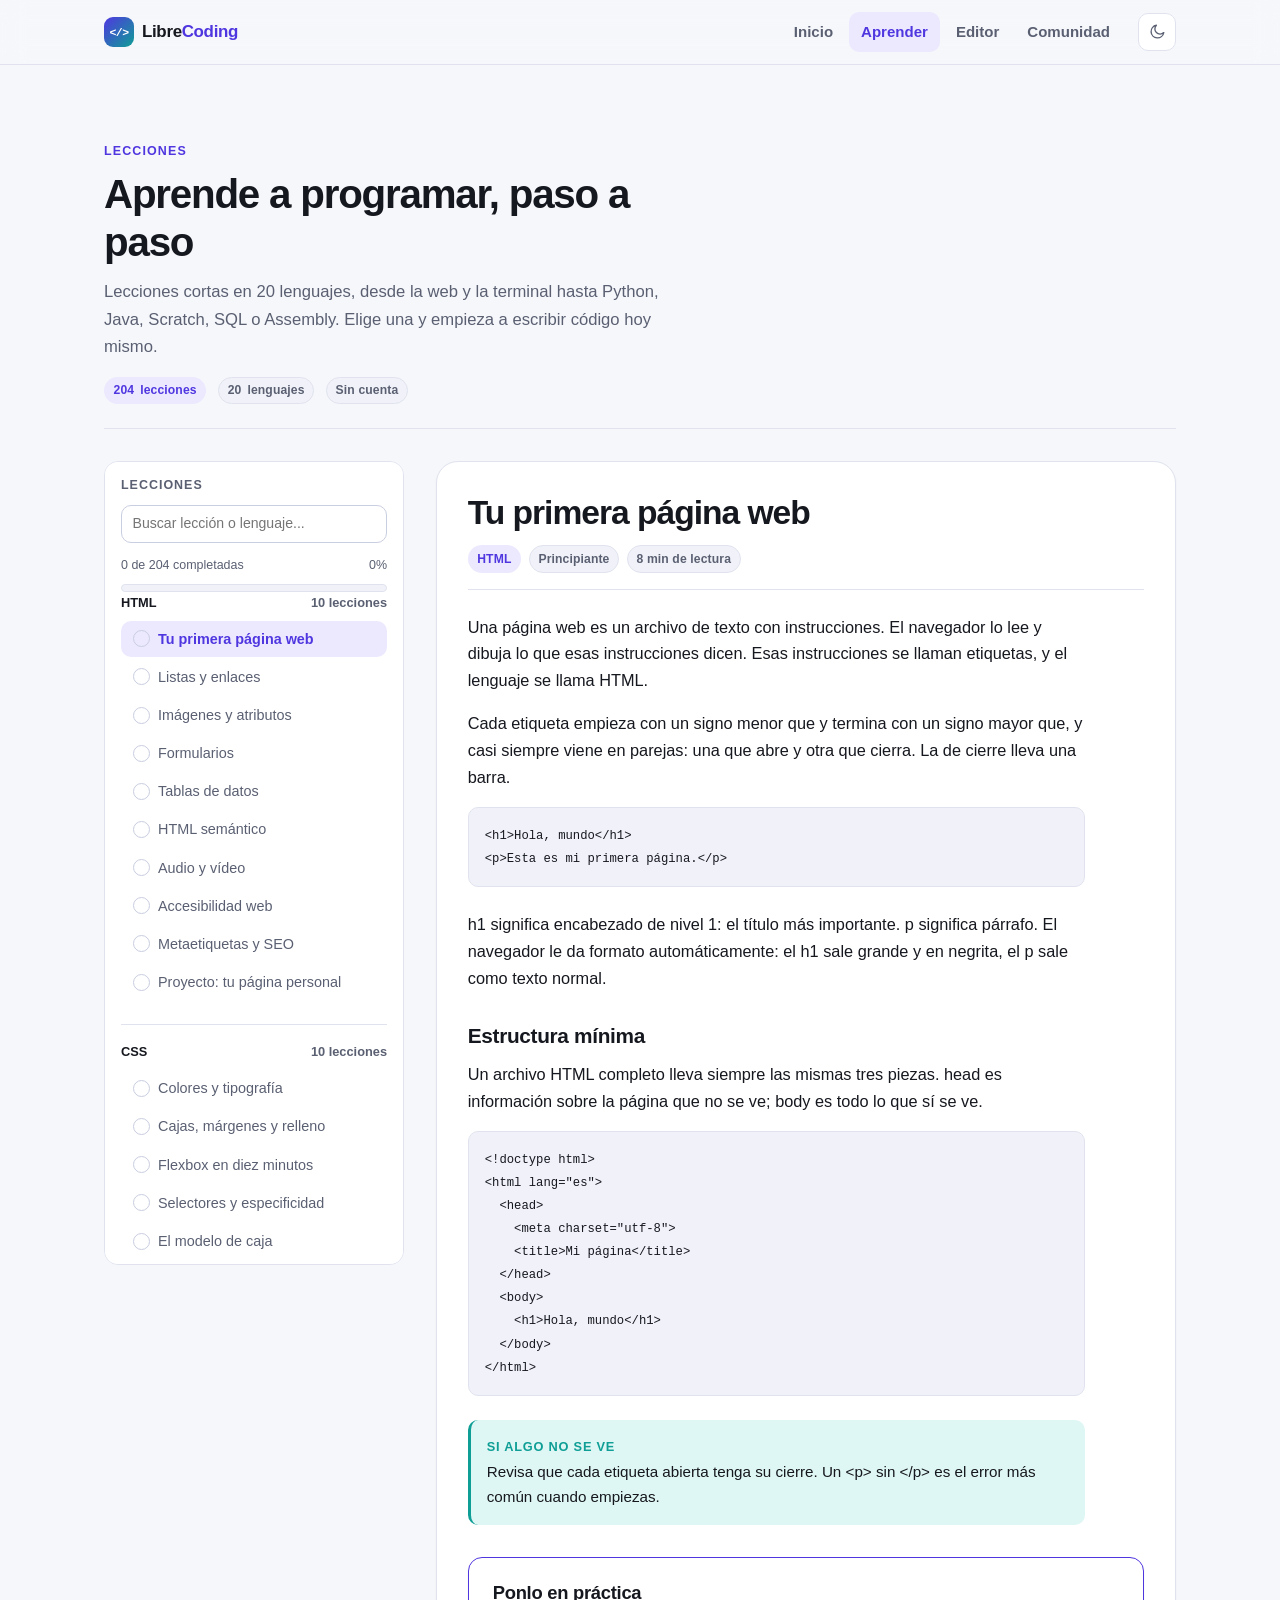
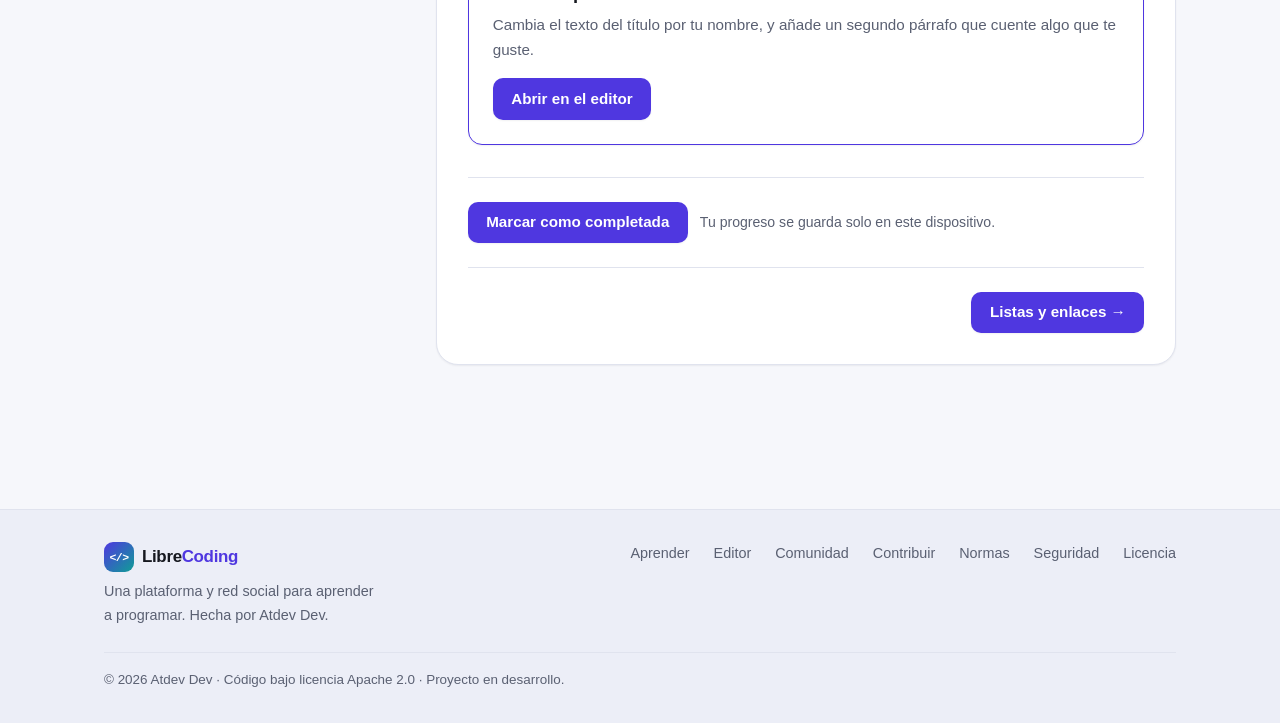
==== commit d1f0a71c: "More lessons commit" ====
--- a/aprender.html
+++ b/aprender.html
@@ -54,12 +54,13 @@
         <span class="eyebrow">Lecciones</span>
         <h1>Aprende a programar, paso a paso</h1>
         <p class="page-lead">
-          Lecciones cortas en 18 lenguajes, desde la web hasta Python, Java,
-          Scratch o SQL. Elige una y empieza a escribir código hoy mismo.
+          Lecciones cortas en 20 lenguajes, desde la web y la terminal hasta
+          Python, Java, Scratch, SQL o Assembly. Elige una y empieza a escribir
+          código hoy mismo.
         </p>
         <div class="hero-meta">
-          <span class="badge badge--brand"><span data-lesson-count>30</span> lecciones</span>
-          <span class="badge"><span data-language-count>18</span> lenguajes</span>
+          <span class="badge badge--brand"><span data-lesson-count>204</span> lecciones</span>
+          <span class="badge"><span data-language-count>20</span> lenguajes</span>
           <span class="badge">Sin cuenta</span>
         </div>
       </div>
@@ -142,6 +143,7 @@
 
 <script src="assets/js/core.js"></script>
 <script src="assets/js/lessons-data.js"></script>
+<script src="assets/js/lessons-extra.js"></script>
 <script src="assets/js/learn.js"></script>
 </body>
 </html>
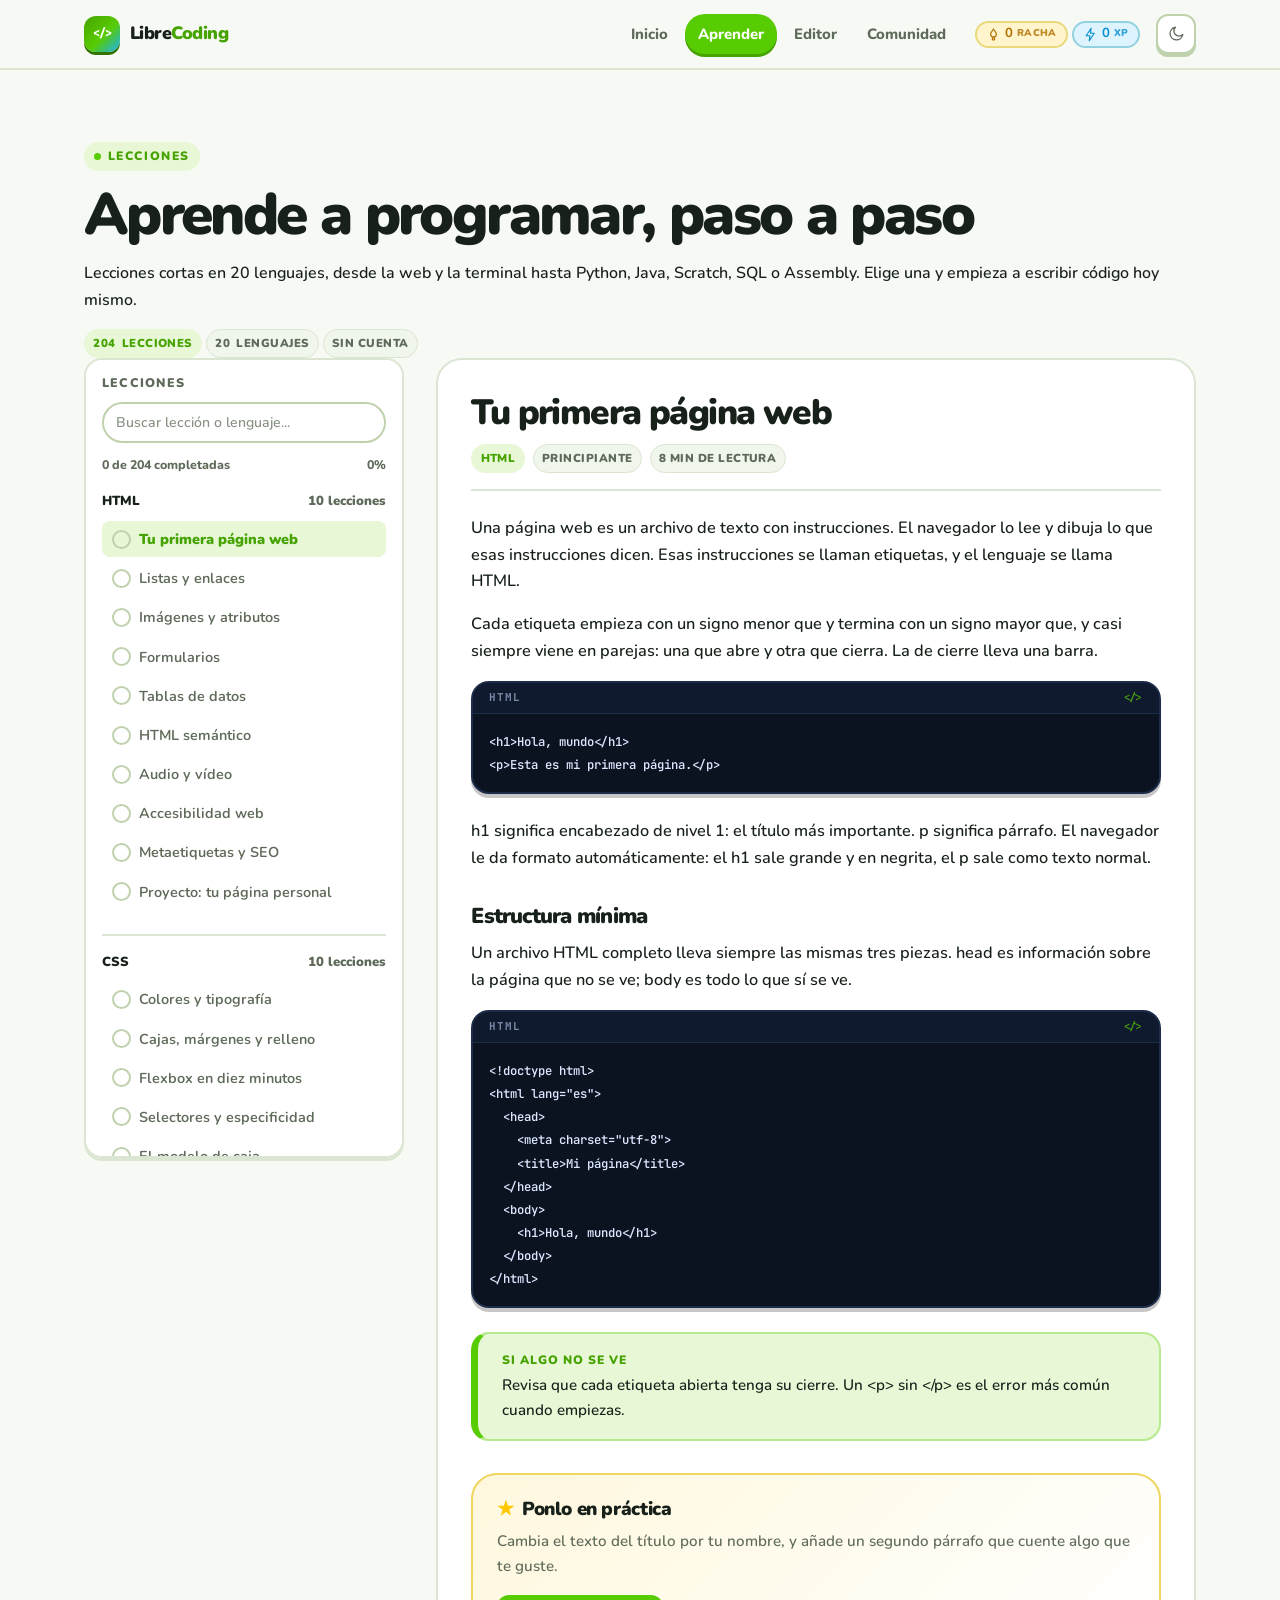
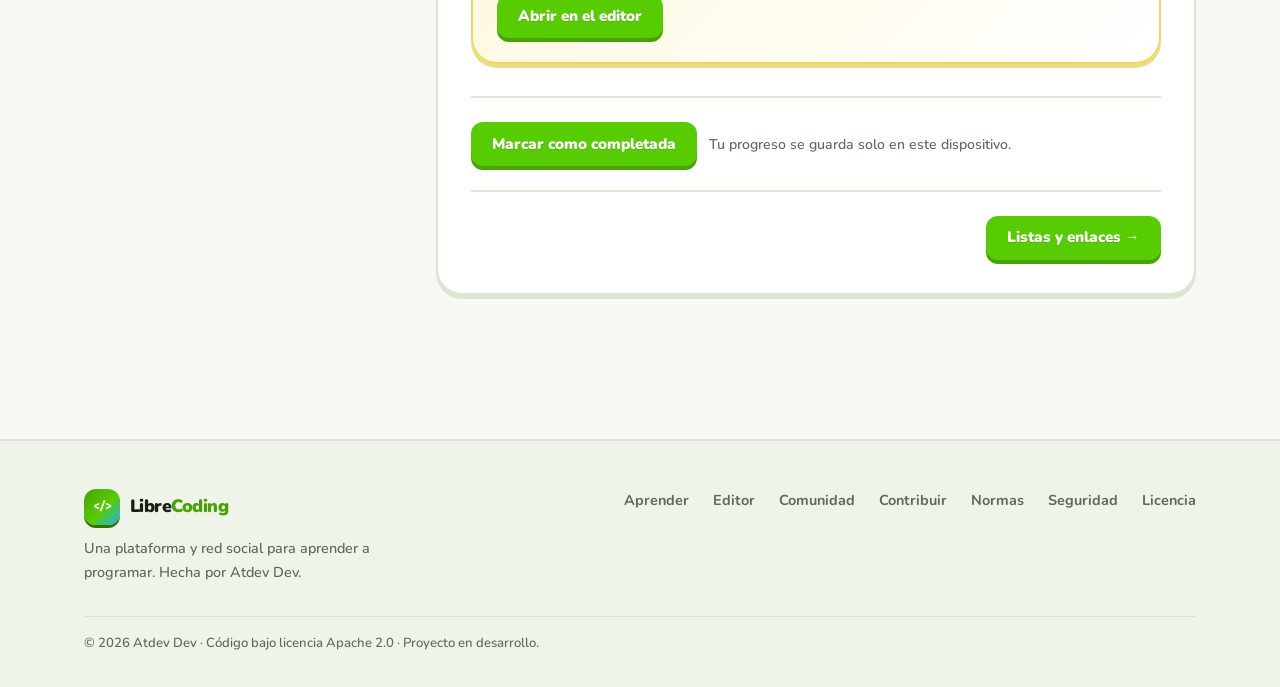
==== commit 13fd4289: "Go servers update" ====
--- a/aprender.html
+++ b/aprender.html
@@ -5,8 +5,12 @@
 <meta name="viewport" content="width=device-width, initial-scale=1">
 <title>Aprender — LibreCoding</title>
 <meta name="description" content="Lecciones cortas de HTML, CSS, JavaScript, Python, Java, Scratch, SQL y muchos más lenguajes para empezar a programar desde cero. Gratis y sin cuenta.">
-<meta name="theme-color" content="#4f37e0">
+<meta name="theme-color" content="#58cc02">
+<link rel="preconnect" href="https://fonts.googleapis.com">
+<link rel="preconnect" href="https://fonts.gstatic.com" crossorigin>
+<link href="https://fonts.googleapis.com/css2?family=JetBrains+Mono:wght@400;600;700&family=Nunito:wght@400;600;700;800;900&display=swap" rel="stylesheet">
 <link rel="stylesheet" href="assets/css/base.css">
+<link rel="stylesheet" href="assets/css/components.css">
 <link rel="stylesheet" href="assets/css/pages.css">
 </head>
 <body>
@@ -33,6 +37,24 @@
         <li><a href="comunidad.html">Comunidad</a></li>
       </ul>
     </nav>
+
+    <div class="site-stats" aria-label="Tu progreso">
+      <span class="site-stat" title="Racha de días seguidos">
+        <svg width="15" height="15" viewBox="0 0 24 24" fill="none" stroke="currentColor" stroke-width="1.9" stroke-linecap="round" stroke-linejoin="round" aria-hidden="true">
+          <path d="M12 3c1.5 3.5 4.5 4.8 4.5 8.5A4.5 4.5 0 0 1 12 16a4.5 4.5 0 0 1-4.5-4.5C7.5 7.8 10.5 6.5 12 3z"/>
+          <path d="M12 16c1.1 1.2 2 2.1 2 3.5A2 2 0 0 1 12 21a2 2 0 0 1-2-1.5c0-1.4.9-2.3 2-3.5z"/>
+        </svg>
+        <b data-streak>0</b>
+        <span class="site-stat-label">racha</span>
+      </span>
+      <span class="site-stat site-stat--xp" title="Puntos de experiencia">
+        <svg width="15" height="15" viewBox="0 0 24 24" fill="none" stroke="currentColor" stroke-width="1.9" stroke-linecap="round" stroke-linejoin="round" aria-hidden="true">
+          <path d="m13 2-8 12h6l-1 8 8-12h-6z"/>
+        </svg>
+        <b data-xp>0</b>
+        <span class="site-stat-label">XP</span>
+      </span>
+    </div>
 
     <button class="theme-toggle" type="button" data-theme-toggle aria-pressed="false" aria-label="Activar tema oscuro">
       <svg class="icon-moon" width="18" height="18" viewBox="0 0 24 24" fill="none" stroke="currentColor" stroke-width="1.8" stroke-linecap="round" stroke-linejoin="round" aria-hidden="true">
--- a/assets/css/base.css
+++ b/assets/css/base.css
@@ -1,50 +1,64 @@
 /* ============================================================
    LibreCoding — base.css
-   Tokens, reset, typography, layout and shared components.
-   No build step: edit and reload.
+   Design tokens, reset, typography, shell and shared controls.
+
+   Visual direction: playful learning platform (Duolingo-ish,
+   chunky controls, friendly greens) with a curriculum focus
+   borrowed from freeCodeCamp. No build step: edit and reload.
    ============================================================ */
 
 /* ---------- Design tokens ---------- */
 :root {
   color-scheme: light;
 
-  --bg: #f6f7fb;
-  --bg-soft: #eceef7;
+  --bg: #f7f9f4;
+  --bg-soft: #eef4e8;
   --surface: #ffffff;
-  --surface-2: #f1f2f9;
-  --text: #16181f;
-  --text-muted: #5a6072;
-  --border: #e0e3ee;
-  --border-strong: #c9cee0;
-
-  --brand: #4f37e0;
-  --brand-strong: #3d26c9;
-  --brand-soft: #ece9ff;
-  --accent: #0f9e96;
-  --accent-soft: #dff7f4;
-  --warn: #a15c07;
-  --warn-soft: #fdf1dc;
-  --danger: #b81f38;
-  --danger-soft: #fdeaed;
-
-  --ring: rgba(79, 55, 224, 0.45);
-  --shadow-sm: 0 1px 2px rgba(16, 18, 28, 0.06);
-  --shadow: 0 6px 18px rgba(16, 18, 28, 0.08);
-  --shadow-lg: 0 20px 48px rgba(16, 18, 28, 0.14);
-
-  --r-xs: 6px;
-  --r-sm: 10px;
-  --r: 14px;
-  --r-lg: 22px;
+  --surface-2: #f1f6ec;
+  --surface-3: #e5eedb;
+  --text: #17211a;
+  --text-muted: #5f6b5a;
+  --border: #dbe6d2;
+  --border-strong: #bfd2ad;
+
+  --brand: #58cc02;
+  --brand-strong: #46a302;
+  --brand-soft: #e8f8d7;
+  --accent: #1cb0f6;
+  --accent-strong: #0b8fce;
+  --accent-soft: #ddf4ff;
+  --gold: #ffc800;
+  --gold-soft: #fff4cc;
+  --warn: #b06f00;
+  --warn-soft: #fff4cc;
+  --danger: #ea2b2b;
+  --danger-soft: #ffe3e3;
+
+  --ring: rgba(88, 204, 2, 0.38);
+  --shadow-sm: 0 2px 0 rgba(23, 33, 26, 0.05);
+  --shadow: 0 10px 28px rgba(23, 33, 26, 0.09);
+  --shadow-lg: 0 24px 60px rgba(23, 33, 26, 0.15);
+
+  --r-xs: 8px;
+  --r-sm: 12px;
+  --r: 18px;
+  --r-lg: 26px;
   --r-full: 999px;
 
-  --font: -apple-system, BlinkMacSystemFont, "Segoe UI", Roboto, "Helvetica Neue",
-    Arial, sans-serif;
-  --font-mono: ui-monospace, SFMono-Regular, "SF Mono", Menlo, Consolas,
-    "Liberation Mono", monospace;
-
-  --wrap: 1120px;
-  --header-h: 64px;
+  --font: "Nunito", ui-rounded, "SF Pro Rounded", "Segoe UI", Roboto,
+    "Helvetica Neue", Arial, sans-serif;
+  --font-mono: "JetBrains Mono", ui-monospace, SFMono-Regular, "SF Mono", Menlo,
+    Consolas, "Liberation Mono", monospace;
+
+  --code-bg: #0b1220;
+  --code-surface: #0f1a2e;
+  --code-text: #dbe7ff;
+  --code-muted: #7c8ca8;
+  --code-border: #1d2d49;
+
+  --wrap: 1160px;
+  --wrap-wide: 1440px;
+  --header-h: 68px;
 
   --sp-1: 4px;
   --sp-2: 8px;
@@ -54,34 +68,39 @@
   --sp-6: 32px;
   --sp-7: 48px;
   --sp-8: 72px;
+  --sp-9: 104px;
 }
 
 [data-theme="dark"] {
   color-scheme: dark;
 
-  --bg: #0d0f15;
-  --bg-soft: #12151d;
-  --surface: #161a24;
-  --surface-2: #1c212e;
-  --text: #eceef6;
-  --text-muted: #a2a9bd;
-  --border: #28303f;
-  --border-strong: #3a4356;
-
-  --brand: #8e7dff;
-  --brand-strong: #a79aff;
-  --brand-soft: #211d3d;
-  --accent: #3fdbd0;
-  --accent-soft: #10302f;
-  --warn: #e3ad5a;
-  --warn-soft: #2d2415;
-  --danger: #ff7d90;
-  --danger-soft: #2e1620;
-
-  --ring: rgba(142, 125, 255, 0.5);
-  --shadow-sm: 0 1px 2px rgba(0, 0, 0, 0.4);
-  --shadow: 0 8px 24px rgba(0, 0, 0, 0.45);
-  --shadow-lg: 0 24px 56px rgba(0, 0, 0, 0.55);
+  --bg: #0b1220;
+  --bg-soft: #0e1728;
+  --surface: #111c31;
+  --surface-2: #172540;
+  --surface-3: #1d2f4d;
+  --text: #eaf1fb;
+  --text-muted: #9db0cc;
+  --border: #233553;
+  --border-strong: #33507a;
+
+  --brand: #89e219;
+  --brand-strong: #a4f23a;
+  --brand-soft: #1d3312;
+  --accent: #49c0f8;
+  --accent-strong: #7ad4ff;
+  --accent-soft: #0d2b3d;
+  --gold: #ffc94d;
+  --gold-soft: #33280d;
+  --warn: #ffc94d;
+  --warn-soft: #33280d;
+  --danger: #ff6b6b;
+  --danger-soft: #3a1616;
+
+  --ring: rgba(137, 226, 25, 0.45);
+  --shadow-sm: 0 2px 0 rgba(0, 0, 0, 0.32);
+  --shadow: 0 14px 34px rgba(0, 0, 0, 0.38);
+  --shadow-lg: 0 28px 70px rgba(0, 0, 0, 0.55);
 }
 
 /* ---------- Reset ---------- */
@@ -94,7 +113,7 @@
 html {
   -webkit-text-size-adjust: 100%;
   scroll-behavior: smooth;
-  scroll-padding-top: calc(var(--header-h) + 16px);
+  scroll-padding-top: calc(var(--header-h) + 18px);
 }
 
 body {
@@ -103,6 +122,7 @@
   color: var(--text);
   font-family: var(--font);
   font-size: 16px;
+  font-weight: 550;
   line-height: 1.65;
   -webkit-font-smoothing: antialiased;
   text-rendering: optimizeLegibility;
@@ -126,23 +146,25 @@
 h2,
 h3,
 h4 {
-  line-height: 1.2;
+  line-height: 1.12;
   margin: 0 0 var(--sp-3);
-  letter-spacing: -0.015em;
-  font-weight: 750;
+  letter-spacing: -0.025em;
+  font-weight: 900;
 }
 
 h1 {
-  font-size: clamp(2rem, 1.3rem + 2.6vw, 3.1rem);
-  letter-spacing: -0.03em;
+  font-size: clamp(2.2rem, 1.3rem + 3.1vw, 3.65rem);
+  letter-spacing: -0.045em;
 }
 
 h2 {
-  font-size: clamp(1.4rem, 1.1rem + 1.2vw, 2rem);
+  font-size: clamp(1.55rem, 1.1rem + 1.45vw, 2.3rem);
+  letter-spacing: -0.035em;
 }
 
 h3 {
-  font-size: 1.15rem;
+  font-size: 1.18rem;
+  letter-spacing: -0.02em;
 }
 
 p {
@@ -150,18 +172,18 @@
 }
 
 a {
-  color: var(--brand);
-  text-decoration-thickness: 1px;
-  text-underline-offset: 2px;
+  color: var(--accent-strong);
+  text-decoration-thickness: 2px;
+  text-underline-offset: 3px;
 }
 
 a:hover {
-  color: var(--brand-strong);
+  color: var(--accent);
 }
 
 hr {
   border: 0;
-  border-top: 1px solid var(--border);
+  border-top: 2px solid var(--border);
   margin: var(--sp-6) 0;
 }
 
@@ -177,13 +199,14 @@
   background: var(--surface-2);
   border: 1px solid var(--border);
   border-radius: var(--r-xs);
-  padding: 0.1em 0.35em;
+  padding: 0.12em 0.4em;
+  font-weight: 650;
 }
 
 /* ---------- Focus / accessibility ---------- */
 :focus-visible {
   outline: 3px solid var(--ring);
-  outline-offset: 2px;
+  outline-offset: 3px;
   border-radius: var(--r-xs);
 }
 
@@ -211,7 +234,7 @@
   padding: var(--sp-3) var(--sp-5);
   border-radius: 0 0 var(--r) var(--r);
   text-decoration: none;
-  font-weight: 650;
+  font-weight: 900;
   transition: transform 0.18s ease;
 }
 
@@ -228,6 +251,10 @@
   padding-inline: var(--sp-5);
 }
 
+.wrap--wide {
+  max-width: var(--wrap-wide);
+}
+
 .section {
   padding-block: var(--sp-8);
 }
@@ -237,23 +264,54 @@
 }
 
 .section-head {
-  max-width: 62ch;
+  max-width: 66ch;
   margin-bottom: var(--sp-6);
 }
 
 .section-head p {
   color: var(--text-muted);
   margin-bottom: 0;
+  font-size: 1.04rem;
 }
 
 .eyebrow {
-  display: inline-block;
-  font-size: 0.78rem;
-  font-weight: 700;
-  letter-spacing: 0.09em;
+  display: inline-flex;
+  align-items: center;
+  gap: 7px;
+  font-size: 0.76rem;
+  font-weight: 900;
+  letter-spacing: 0.13em;
   text-transform: uppercase;
-  color: var(--brand);
-  margin-bottom: var(--sp-2);
+  color: var(--brand-strong);
+  background: var(--brand-soft);
+  border-radius: var(--r-full);
+  padding: 0.35em 0.8em;
+  margin-bottom: var(--sp-3);
+}
+
+.eyebrow::before {
+  content: "";
+  width: 7px;
+  height: 7px;
+  border-radius: 50%;
+  background: var(--brand);
+}
+
+.grid {
+  display: grid;
+  gap: var(--sp-4);
+}
+
+.grid--2 {
+  grid-template-columns: repeat(auto-fit, minmax(270px, 1fr));
+}
+
+.grid--3 {
+  grid-template-columns: repeat(auto-fit, minmax(250px, 1fr));
+}
+
+.grid--4 {
+  grid-template-columns: repeat(auto-fit, minmax(220px, 1fr));
 }
 
 /* ---------- Header ---------- */
@@ -261,9 +319,9 @@
   position: sticky;
   top: 0;
   z-index: 50;
-  background: color-mix(in srgb, var(--bg) 88%, transparent);
-  backdrop-filter: blur(12px);
-  border-bottom: 1px solid var(--border);
+  background: color-mix(in srgb, var(--bg) 90%, transparent);
+  backdrop-filter: blur(14px);
+  border-bottom: 2px solid var(--border);
 }
 
 .header-inner {
@@ -276,12 +334,12 @@
 .brand {
   display: inline-flex;
   align-items: center;
-  gap: var(--sp-2);
-  font-weight: 800;
-  font-size: 1.06rem;
+  gap: 10px;
+  font-weight: 900;
+  font-size: 1.12rem;
   color: var(--text);
   text-decoration: none;
-  letter-spacing: -0.02em;
+  letter-spacing: -0.03em;
   flex-shrink: 0;
 }
 
@@ -292,19 +350,20 @@
 .brand-mark {
   display: grid;
   place-items: center;
-  width: 30px;
-  height: 30px;
-  border-radius: 9px;
-  background: linear-gradient(135deg, var(--brand), var(--accent));
+  width: 36px;
+  height: 36px;
+  border-radius: 12px;
+  background: linear-gradient(135deg, var(--brand-strong), var(--brand) 55%, var(--accent));
   color: #fff;
   font-family: var(--font-mono);
-  font-size: 0.72rem;
-  font-weight: 700;
-  letter-spacing: -0.05em;
+  font-size: 0.74rem;
+  font-weight: 800;
+  letter-spacing: -0.06em;
+  box-shadow: 0 3px 0 color-mix(in srgb, var(--brand-strong) 70%, #000);
 }
 
 .brand-name span {
-  color: var(--brand);
+  color: var(--brand-strong);
 }
 
 .site-nav {
@@ -322,13 +381,13 @@
 
 .site-nav a {
   display: inline-block;
-  padding: var(--sp-2) var(--sp-3);
-  border-radius: var(--r-sm);
+  padding: 8px 13px;
+  border-radius: var(--r-full);
   color: var(--text-muted);
   text-decoration: none;
-  font-size: 0.94rem;
-  font-weight: 550;
-  transition: background 0.15s ease, color 0.15s ease;
+  font-size: 0.93rem;
+  font-weight: 800;
+  transition: background 0.15s ease, color 0.15s ease, transform 0.12s ease;
 }
 
 .site-nav a:hover {
@@ -337,43 +396,90 @@
 }
 
 .site-nav a[aria-current="page"] {
-  color: var(--brand);
-  background: var(--brand-soft);
-  font-weight: 650;
+  color: #fff;
+  background: var(--brand);
+  box-shadow: 0 3px 0 var(--brand-strong);
 }
 
 .nav-toggle {
   display: none;
   align-items: center;
   justify-content: center;
-  width: 40px;
-  height: 40px;
-  border: 1px solid var(--border);
+  width: 42px;
+  height: 42px;
+  border: 2px solid var(--border-strong);
   border-radius: var(--r-sm);
   background: var(--surface);
   cursor: pointer;
   margin-left: auto;
+  box-shadow: 0 3px 0 var(--border-strong);
+}
+
+.site-stats {
+  display: inline-flex;
+  align-items: center;
+  gap: var(--sp-1);
+  flex-shrink: 0;
+}
+
+.site-stat {
+  display: inline-flex;
+  align-items: center;
+  gap: 4px;
+  padding: 4px 9px;
+  border-radius: var(--r-full);
+  border: 2px solid color-mix(in srgb, var(--gold) 42%, var(--border));
+  background: var(--gold-soft);
+  color: var(--warn);
+  font-size: 0.78rem;
+  font-weight: 900;
+  line-height: 1;
+}
+
+.site-stat b {
+  font-size: 0.82rem;
+}
+
+.site-stat-label {
+  font-size: 0.62rem;
+  font-weight: 900;
+  letter-spacing: 0.05em;
+  text-transform: uppercase;
+  opacity: 0.8;
+}
+
+.site-stat--xp {
+  border-color: color-mix(in srgb, var(--accent) 38%, var(--border));
+  background: var(--accent-soft);
+  color: var(--accent-strong);
 }
 
 .theme-toggle {
   display: grid;
   place-items: center;
-  width: 38px;
-  height: 38px;
+  width: 40px;
+  height: 40px;
   flex-shrink: 0;
-  border: 1px solid var(--border);
+  border: 2px solid var(--border-strong);
   border-radius: var(--r-sm);
   background: var(--surface);
   color: var(--text-muted);
   cursor: pointer;
-  transition: background 0.15s ease, color 0.15s ease;
+  transition: background 0.15s ease, color 0.15s ease, transform 0.12s ease;
+  box-shadow: 0 3px 0 var(--border-strong);
 }
 
 .theme-toggle:hover {
   background: var(--surface-2);
   color: var(--text);
-}
-/* Theme toggle icons: show moon in light mode, sun in dark mode. */
+  transform: translateY(-1px);
+}
+
+.theme-toggle:active {
+  transform: translateY(2px);
+  box-shadow: none;
+}
+
 [data-theme-toggle] .icon-sun {
   display: none;
 }
@@ -391,20 +497,21 @@
   display: inline-flex;
   align-items: center;
   justify-content: center;
-  gap: var(--sp-2);
-  padding: 0.62em 1.15em;
-  border: 1px solid transparent;
+  gap: 8px;
+  padding: 0.68em 1.25em;
+  border: 2px solid transparent;
   border-radius: var(--r-sm);
   background: var(--surface);
   color: var(--text);
   font-size: 0.95rem;
-  font-weight: 650;
-  line-height: 1.35;
+  font-weight: 900;
+  line-height: 1.25;
   text-decoration: none;
   cursor: pointer;
   transition: transform 0.12s ease, background 0.15s ease, box-shadow 0.15s ease,
-    border-color 0.15s ease;
+    border-color 0.15s ease, color 0.15s ease;
   white-space: nowrap;
+  box-shadow: 0 4px 0 var(--border-strong);
 }
 
 .btn:hover {
@@ -412,25 +519,38 @@
 }
 
 .btn:active {
-  transform: translateY(0);
+  transform: translateY(3px);
+  box-shadow: 0 1px 0 transparent;
 }
 
 .btn--primary {
   background: var(--brand);
   color: #fff;
-  box-shadow: var(--shadow-sm);
+  box-shadow: 0 4px 0 var(--brand-strong);
+  text-shadow: 0 1px 0 rgba(0, 0, 0, 0.12);
 }
 
 .btn--primary:hover {
   background: var(--brand-strong);
   color: #fff;
-  box-shadow: var(--shadow);
+}
+
+.btn--accent {
+  background: var(--accent);
+  color: #fff;
+  box-shadow: 0 4px 0 var(--accent-strong);
+}
+
+.btn--accent:hover {
+  background: var(--accent-strong);
+  color: #fff;
 }
 
 .btn--ghost {
-  background: transparent;
+  background: var(--surface);
   border-color: var(--border-strong);
   color: var(--text);
+  box-shadow: 0 4px 0 var(--border-strong);
 }
 
 .btn--ghost:hover {
@@ -442,6 +562,7 @@
   background: transparent;
   color: var(--text-muted);
   padding-inline: var(--sp-2);
+  box-shadow: none;
 }
 
 .btn--quiet:hover {
@@ -450,8 +571,22 @@
 }
 
 .btn--sm {
-  font-size: 0.86rem;
-  padding: 0.42em 0.8em;
+  font-size: 0.85rem;
+  padding: 0.42em 0.85em;
+  border-radius: var(--r-xs);
+  box-shadow: 0 3px 0 var(--border-strong);
+}
+
+.btn--sm.btn--primary {
+  box-shadow: 0 3px 0 var(--brand-strong);
+}
+
+.btn--sm.btn--accent {
+  box-shadow: 0 3px 0 var(--accent-strong);
+}
+
+.btn--block {
+  width: 100%;
 }
 
 .btn[disabled] {
@@ -471,31 +606,33 @@
   display: inline-flex;
   align-items: center;
   gap: 6px;
-  padding: 0.22em 0.7em;
+  padding: 0.32em 0.72em;
   border-radius: var(--r-full);
   background: var(--surface-2);
-  border: 1px solid var(--border);
+  border: 1.5px solid var(--border);
   color: var(--text-muted);
-  font-size: 0.76rem;
-  font-weight: 650;
-  letter-spacing: 0.01em;
+  font-size: 0.72rem;
+  font-weight: 900;
+  letter-spacing: 0.04em;
+  text-transform: uppercase;
   white-space: nowrap;
 }
 
 .badge--brand {
   background: var(--brand-soft);
   border-color: transparent;
-  color: var(--brand);
+  color: var(--brand-strong);
 }
 
 .badge--accent {
   background: var(--accent-soft);
   border-color: transparent;
-  color: var(--accent);
-}
-
-.badge--warn {
-  background: var(--warn-soft);
+  color: var(--accent-strong);
+}
+
+.badge--warn,
+.badge--gold {
+  background: var(--gold-soft);
   border-color: transparent;
   color: var(--warn);
 }
@@ -506,65 +643,6 @@
   color: var(--danger);
 }
 
-/* ---------- Cards ---------- */
-.card {
-  background: var(--surface);
-  border: 1px solid var(--border);
-  border-radius: var(--r);
-  box-shadow: var(--shadow-sm);
-}
-
-.card--pad {
-  padding: var(--sp-5);
-}
-
-.grid {
-  display: grid;
-  gap: var(--sp-4);
-}
-
-.grid--2 {
-  grid-template-columns: repeat(auto-fit, minmax(260px, 1fr));
-}
-
-.grid--3 {
-  grid-template-columns: repeat(auto-fit, minmax(240px, 1fr));
-}
-
-.grid--4 {
-  grid-template-columns: repeat(auto-fit, minmax(210px, 1fr));
-}
-
-/* ---------- Notice / callout ---------- */
-.notice {
-  display: flex;
-  gap: var(--sp-3);
-  padding: var(--sp-4);
-  border-radius: var(--r);
-  background: var(--surface-2);
-  border: 1px solid var(--border);
-  font-size: 0.92rem;
-  color: var(--text-muted);
-}
-
-.notice strong {
-  color: var(--text);
-}
-
-.notice--warn {
-  background: var(--warn-soft);
-  border-color: color-mix(in srgb, var(--warn) 30%, transparent);
-  color: var(--warn);
-}
-
-.notice--warn strong {
-  color: var(--warn);
-}
-
-.notice p:last-child {
-  margin-bottom: 0;
-}
-
 /* ---------- Form controls ---------- */
 .field {
   display: block;
@@ -573,10 +651,12 @@
 
 .field > span {
   display: block;
-  font-size: 0.86rem;
-  font-weight: 650;
+  font-size: 0.82rem;
+  font-weight: 900;
+  letter-spacing: 0.03em;
   margin-bottom: var(--sp-2);
   color: var(--text-muted);
+  text-transform: uppercase;
 }
 
 input[type="text"],
@@ -584,9 +664,9 @@
 textarea,
 select {
   width: 100%;
-  padding: 0.6em 0.75em;
+  padding: 0.72em 0.85em;
   background: var(--surface);
-  border: 1px solid var(--border-strong);
+  border: 2px solid var(--border-strong);
   border-radius: var(--r-sm);
   color: var(--text);
   transition: border-color 0.15s ease, box-shadow 0.15s ease;
@@ -598,7 +678,7 @@
 select:focus {
   outline: none;
   border-color: var(--brand);
-  box-shadow: 0 0 0 3px var(--ring);
+  box-shadow: 0 0 0 4px var(--ring);
 }
 
 textarea {
@@ -607,11 +687,15 @@
   line-height: 1.55;
 }
 
+::placeholder {
+  color: color-mix(in srgb, var(--text-muted) 75%, transparent);
+}
+
 /* ---------- Footer ---------- */
 .site-footer {
   margin-top: var(--sp-8);
-  padding-block: var(--sp-6);
-  border-top: 1px solid var(--border);
+  padding-block: var(--sp-7) var(--sp-6);
+  border-top: 2px solid var(--border);
   background: var(--bg-soft);
   color: var(--text-muted);
   font-size: 0.9rem;
@@ -620,17 +704,17 @@
 .footer-inner {
   display: flex;
   flex-wrap: wrap;
-  gap: var(--sp-4) var(--sp-6);
+  gap: var(--sp-5) var(--sp-7);
   align-items: flex-start;
   justify-content: space-between;
 }
 
 .footer-brand {
-  max-width: 34ch;
+  max-width: 36ch;
 }
 
 .footer-brand p {
-  margin: var(--sp-2) 0 0;
+  margin: var(--sp-3) 0 0;
 }
 
 .footer-links {
@@ -645,18 +729,19 @@
 .footer-links a {
   color: var(--text-muted);
   text-decoration: none;
+  font-weight: 700;
 }
 
 .footer-links a:hover {
-  color: var(--brand);
+  color: var(--brand-strong);
   text-decoration: underline;
 }
 
 .footer-legal {
-  margin-top: var(--sp-5);
+  margin-top: var(--sp-6);
   padding-top: var(--sp-4);
   border-top: 1px solid var(--border);
-  font-size: 0.84rem;
+  font-size: 0.82rem;
 }
 
 .footer-legal p {
@@ -679,6 +764,11 @@
 .mb-0 {
   margin-bottom: 0;
 }
+
+.mb-4 {
+  margin-bottom: var(--sp-4);
+}
+
 .mt-4 {
   margin-top: var(--sp-4);
 }
@@ -687,8 +777,40 @@
   margin-top: var(--sp-4);
 }
 
+.spacer {
+  flex: 1 1 auto;
+}
+
+/* ---------- Motion ---------- */
+@keyframes lc-float {
+  0%,
+  100% {
+    transform: translateY(0) rotate(-1deg);
+  }
+  50% {
+    transform: translateY(-9px) rotate(1deg);
+  }
+}
+
+@keyframes lc-pop {
+  0% {
+    transform: scale(0.94);
+    opacity: 0;
+  }
+  100% {
+    transform: scale(1);
+    opacity: 1;
+  }
+}
+
+@keyframes lc-stripes {
+  to {
+    background-position: 36px 0;
+  }
+}
+
 /* ---------- Responsive ---------- */
-@media (max-width: 780px) {
+@media (max-width: 820px) {
   .nav-toggle {
     display: grid;
   }
@@ -701,7 +823,7 @@
     margin: 0;
     padding: var(--sp-3) var(--sp-5) var(--sp-5);
     background: var(--surface);
-    border-bottom: 1px solid var(--border);
+    border-bottom: 2px solid var(--border);
     box-shadow: var(--shadow);
     display: none;
   }
@@ -719,14 +841,29 @@
   .site-nav a {
     padding: var(--sp-3);
     font-size: 1rem;
+    border-radius: var(--r-sm);
   }
 
   .theme-toggle {
     margin-left: 0;
   }
 
+  .site-stat-label {
+    display: none;
+  }
+
   .section {
     padding-block: var(--sp-7);
+  }
+
+  .section-head {
+    margin-bottom: var(--sp-5);
+  }
+}
+
+@media (max-width: 560px) {
+  .site-stats {
+    display: none;
   }
 }
 
@@ -743,7 +880,8 @@
     transition-duration: 0.001ms !important;
   }
 
-  .btn:hover {
+  .btn:hover,
+  .theme-toggle:hover {
     transform: none;
   }
 }
--- a/assets/css/pages.css
+++ b/assets/css/pages.css
@@ -1,7 +1,7 @@
 /* ============================================================
    LibreCoding — pages.css
-   Page-specific layout: home, learn, playground, community.
-   Depends on base.css (tokens and shared components).
+   Page layouts: home, learn and community.
+   Depends on base.css and components.css.
    ============================================================ */
 
 /* ============================================================
@@ -10,34 +10,37 @@
 .hero {
   position: relative;
   overflow: hidden;
-  padding-block: var(--sp-8) var(--sp-7);
-  border-bottom: 1px solid var(--border);
-}
-
-.hero::before {
-  content: "";
-  position: absolute;
-  inset: -40% -20% auto;
-  height: 620px;
-  background: radial-gradient(
-      42% 52% at 22% 32%,
-      color-mix(in srgb, var(--brand) 26%, transparent),
+  padding-block: var(--sp-8) var(--sp-8);
+  border-bottom: 2px solid var(--border);
+  background:
+    radial-gradient(
+      52% 70% at 12% 8%,
+      color-mix(in srgb, var(--brand) 20%, transparent),
       transparent 70%
     ),
     radial-gradient(
-      38% 48% at 78% 22%,
-      color-mix(in srgb, var(--accent) 22%, transparent),
+      46% 62% at 92% 18%,
+      color-mix(in srgb, var(--accent) 18%, transparent),
       transparent 72%
     );
+}
+
+.hero::after {
+  content: "";
+  position: absolute;
+  left: 0;
+  right: 0;
+  bottom: -1px;
+  height: 70px;
+  background: linear-gradient(to top, var(--bg), transparent);
   pointer-events: none;
-  z-index: 0;
 }
 
 .hero-inner {
   position: relative;
   z-index: 1;
   display: grid;
-  grid-template-columns: minmax(0, 1.05fr) minmax(0, 0.95fr);
+  grid-template-columns: minmax(0, 1.04fr) minmax(0, 0.96fr);
   gap: var(--sp-7);
   align-items: center;
 }
@@ -48,208 +51,152 @@
 
 .hero h1 em {
   font-style: normal;
-  background: linear-gradient(100deg, var(--brand), var(--accent));
+  background: linear-gradient(100deg, var(--brand-strong), var(--accent));
   -webkit-background-clip: text;
   background-clip: text;
   color: transparent;
 }
 
 .hero-lead {
-  font-size: clamp(1rem, 0.95rem + 0.35vw, 1.16rem);
-  color: var(--text-muted);
-  max-width: 54ch;
+  font-size: clamp(1rem, 0.95rem + 0.35vw, 1.18rem);
+  color: var(--text-muted);
+  max-width: 55ch;
   margin-bottom: var(--sp-5);
 }
 
-.hero-meta {
-  display: flex;
-  flex-wrap: wrap;
-  gap: var(--sp-2) var(--sp-3);
+.hero .hero-meta {
   margin-top: var(--sp-5);
 }
 
 /* Code card decoration */
 .code-card {
-  background: var(--surface);
-  border: 1px solid var(--border);
+  position: relative;
+  background: var(--code-bg);
+  border: 2px solid var(--code-border);
   border-radius: var(--r-lg);
-  box-shadow: var(--shadow-lg);
+  box-shadow: 0 8px 0 rgba(0, 0, 0, 0.28), var(--shadow-lg);
   overflow: hidden;
   font-family: var(--font-mono);
   font-size: 0.84rem;
-  line-height: 1.8;
+  line-height: 1.85;
+  animation: lc-float 7s ease-in-out infinite;
+  transform-origin: center;
+}
+
+.code-card::before {
+  content: "";
+  position: absolute;
+  inset: 0;
+  background: linear-gradient(
+    145deg,
+    rgba(137, 226, 25, 0.08),
+    transparent 45%,
+    rgba(28, 176, 246, 0.08)
+  );
+  pointer-events: none;
 }
 
 .code-card-bar {
-  display: flex;
-  align-items: center;
-  gap: 6px;
+  position: relative;
+  display: flex;
+  align-items: center;
+  gap: 7px;
   padding: var(--sp-3) var(--sp-4);
-  background: var(--surface-2);
-  border-bottom: 1px solid var(--border);
+  background: var(--code-surface);
+  border-bottom: 2px solid var(--code-border);
 }
 
 .code-card-bar i {
-  width: 10px;
-  height: 10px;
+  width: 11px;
+  height: 11px;
   border-radius: 50%;
-  background: var(--border-strong);
+  background: var(--code-border);
+}
+
+.code-card-bar i:nth-child(1) {
+  background: #ff5f57;
+}
+
+.code-card-bar i:nth-child(2) {
+  background: #febc2e;
+}
+
+.code-card-bar i:nth-child(3) {
+  background: #28c840;
 }
 
 .code-card-bar span {
   margin-left: auto;
-  font-size: 0.74rem;
-  color: var(--text-muted);
+  font-size: 0.72rem;
+  color: var(--code-muted);
   letter-spacing: 0.04em;
 }
 
 .code-card pre {
+  position: relative;
   margin: 0;
   padding: var(--sp-5);
   overflow-x: auto;
-  color: var(--text);
+  color: var(--code-text);
 }
 
 .tok-key {
-  color: var(--brand);
-  font-weight: 650;
+  color: #89e219;
+  font-weight: 700;
 }
 
 .tok-str {
-  color: var(--accent);
+  color: #ffd166;
 }
 
 .tok-com {
-  color: var(--text-muted);
+  color: var(--code-muted);
   font-style: italic;
 }
 
 .tok-tag {
-  color: var(--danger);
+  color: #ff7d90;
 }
 
 /* ============================================================
-   HOME — features and languages
+   HOME — sections
    ============================================================ */
-.feature {
+.lang-toolbar {
+  display: flex;
+  flex-wrap: wrap;
+  align-items: center;
+  gap: var(--sp-3);
+  margin-bottom: var(--sp-4);
+}
+
+.lang-search-wrap {
+  position: relative;
+  flex: 1 1 280px;
+  max-width: 420px;
+}
+
+.lang-search-wrap svg {
+  position: absolute;
+  left: 14px;
+  top: 50%;
+  transform: translateY(-50%);
+  color: var(--text-muted);
+  pointer-events: none;
+}
+
+.lang-search-wrap input {
+  padding-left: 42px;
+  background: var(--surface);
+  border-radius: var(--r-full);
+}
+
+.lang-empty {
+  margin: 0;
   padding: var(--sp-5);
-  background: var(--surface);
-  border: 1px solid var(--border);
+  border: 2px dashed var(--border-strong);
   border-radius: var(--r);
-  transition: transform 0.16s ease, box-shadow 0.16s ease,
-    border-color 0.16s ease;
-}
-
-.feature:hover {
-  transform: translateY(-2px);
-  box-shadow: var(--shadow);
-  border-color: var(--border-strong);
-}
-
-.feature-icon {
-  display: grid;
-  place-items: center;
-  width: 40px;
-  height: 40px;
-  border-radius: var(--r-sm);
-  background: var(--brand-soft);
-  color: var(--brand);
-  margin-bottom: var(--sp-4);
-  font-size: 1.1rem;
-}
-
-.feature h3 {
-  margin-bottom: var(--sp-2);
-}
-
-.feature p {
-  margin: 0;
-  color: var(--text-muted);
-  font-size: 0.94rem;
-}
-
-.lang-card {
-  display: flex;
-  flex-direction: column;
-  gap: var(--sp-2);
-  padding: var(--sp-4);
-  background: var(--surface);
-  border: 1px solid var(--border);
-  border-radius: var(--r);
-  text-decoration: none;
-  color: var(--text);
-  transition: border-color 0.16s ease, box-shadow 0.16s ease,
-    transform 0.16s ease;
-}
-
-.lang-card:hover {
-  color: var(--text);
-  border-color: var(--brand);
-  box-shadow: var(--shadow);
-  transform: translateY(-2px);
-}
-
-.lang-card-top {
-  display: flex;
-  align-items: center;
-  justify-content: space-between;
-  gap: var(--sp-2);
-}
-
-.lang-name {
-  font-weight: 700;
-  font-size: 1rem;
-}
-
-.lang-sigil {
-  font-family: var(--font-mono);
-  font-size: 0.76rem;
-  font-weight: 700;
-  color: var(--brand);
-  background: var(--brand-soft);
-  padding: 0.2em 0.5em;
-  border-radius: var(--r-xs);
-}
-
-.lang-card p {
-  margin: 0;
-  font-size: 0.86rem;
-  color: var(--text-muted);
-}
-
-.lang-card.is-locked {
-  opacity: 0.62;
-  pointer-events: none;
-}
-
-/* Progress summary on home */
-.progress-card {
-  display: flex;
-  flex-wrap: wrap;
-  align-items: center;
-  gap: var(--sp-5);
-  padding: var(--sp-5);
-  background: linear-gradient(
-    135deg,
-    color-mix(in srgb, var(--brand) 12%, var(--surface)),
-    var(--surface)
-  );
-  border: 1px solid var(--border);
-  border-radius: var(--r-lg);
-}
-
-.progress-card-text {
-  flex: 1 1 240px;
-}
-
-.progress-card-text h3 {
-  margin-bottom: var(--sp-1);
-}
-
-.progress-card-text p {
-  margin: 0;
-  color: var(--text-muted);
-  font-size: 0.92rem;
+  color: var(--text-muted);
+  text-align: center;
 }
 
 /* ============================================================
@@ -257,7 +204,7 @@
    ============================================================ */
 .learn-layout {
   display: grid;
-  grid-template-columns: 300px minmax(0, 1fr);
+  grid-template-columns: 320px minmax(0, 1fr);
   gap: var(--sp-6);
   align-items: start;
 }
@@ -269,30 +216,61 @@
   overflow-y: auto;
   padding: var(--sp-4);
   background: var(--surface);
-  border: 1px solid var(--border);
+  border: 2px solid var(--border);
   border-radius: var(--r);
+  box-shadow: 0 3px 0 var(--border);
+  scrollbar-width: thin;
 }
 
 .lesson-sidebar h2 {
   font-size: 0.78rem;
   text-transform: uppercase;
-  letter-spacing: 0.08em;
+  letter-spacing: 0.1em;
   color: var(--text-muted);
   margin-bottom: var(--sp-3);
+}
+
+.lesson-search {
+  margin-bottom: var(--sp-3);
+}
+
+.lesson-search input {
+  padding-block: 0.5em;
+  font-size: 0.88rem;
+  border-radius: var(--r-full);
+}
+
+.lesson-count-line {
+  display: flex;
+  justify-content: space-between;
+  gap: var(--sp-2);
+  font-size: 0.78rem;
+  font-weight: 800;
+  color: var(--text-muted);
+  margin-bottom: var(--sp-2);
+}
+
+.lesson-count-line + .progress {
+  margin-bottom: var(--sp-4);
+}
+
+.lesson-sidebar > .progress {
+  margin-bottom: var(--sp-4);
 }
 
 .lesson-group + .lesson-group {
   margin-top: var(--sp-5);
   padding-top: var(--sp-4);
-  border-top: 1px solid var(--border);
+  border-top: 2px solid var(--border);
 }
 
 .lesson-group-title {
   display: flex;
   align-items: center;
   justify-content: space-between;
-  font-size: 0.8rem;
-  font-weight: 750;
+  gap: var(--sp-2);
+  font-size: 0.82rem;
+  font-weight: 900;
   color: var(--text);
   margin-bottom: var(--sp-2);
 }
@@ -302,65 +280,87 @@
   margin: 0;
   padding: 0;
   display: grid;
-  gap: 2px;
+  gap: 3px;
 }
 
 .lesson-list a {
   display: flex;
   align-items: center;
   gap: var(--sp-2);
-  padding: var(--sp-2) var(--sp-3);
-  border-radius: var(--r-sm);
+  padding: 8px 10px;
+  border-radius: var(--r-xs);
   color: var(--text-muted);
   text-decoration: none;
   font-size: 0.9rem;
+  font-weight: 650;
   line-height: 1.4;
-  transition: background 0.14s ease, color 0.14s ease;
+  transition: background 0.14s ease, color 0.14s ease, transform 0.14s ease;
 }
 
 .lesson-list a:hover {
   background: var(--surface-2);
   color: var(--text);
+  transform: translateX(2px);
 }
 
 .lesson-list a[aria-current="true"] {
   background: var(--brand-soft);
-  color: var(--brand);
-  font-weight: 650;
+  color: var(--brand-strong);
+  font-weight: 900;
 }
 
 .lesson-check {
   display: grid;
   place-items: center;
-  width: 17px;
-  height: 17px;
+  width: 19px;
+  height: 19px;
   flex-shrink: 0;
   border-radius: 50%;
-  border: 1.5px solid var(--border-strong);
+  border: 2px solid var(--border-strong);
   font-size: 0.62rem;
   color: transparent;
   line-height: 1;
 }
 
 .lesson-list a.is-done .lesson-check {
-  background: var(--accent);
-  border-color: var(--accent);
+  background: var(--brand);
+  border-color: var(--brand);
   color: #fff;
+}
+
+.lesson-sidebar-foot {
+  margin-top: var(--sp-5);
+  padding-top: var(--sp-3);
+  border-top: 2px solid var(--border);
+}
+
+.lesson-sidebar-foot .btn {
+  width: 100%;
+}
+
+.learn-hero {
+  align-items: flex-start;
 }
 
 /* Lesson reading pane */
 .lesson-pane {
   min-width: 0;
+  padding: clamp(var(--sp-4), 2.6vw, var(--sp-7));
+  background: var(--surface);
+  border: 2px solid var(--border);
+  border-radius: var(--r-lg);
+  box-shadow: 0 4px 0 var(--border);
+  animation: lc-pop 0.25s ease;
 }
 
 .lesson-header {
   padding-bottom: var(--sp-4);
   margin-bottom: var(--sp-5);
-  border-bottom: 1px solid var(--border);
+  border-bottom: 2px solid var(--border);
 }
 
 .lesson-header h1 {
-  font-size: clamp(1.55rem, 1.2rem + 1.2vw, 2.1rem);
+  font-size: clamp(1.6rem, 1.2rem + 1.3vw, 2.2rem);
   margin-bottom: var(--sp-3);
 }
 
@@ -372,17 +372,17 @@
 }
 
 .lesson-body {
-  max-width: 68ch;
+  max-width: 70ch;
   font-size: 1.02rem;
 }
 
 .lesson-body h2 {
-  font-size: 1.3rem;
+  font-size: 1.35rem;
   margin-top: var(--sp-6);
 }
 
 .lesson-body h3 {
-  font-size: 1.06rem;
+  font-size: 1.08rem;
   margin-top: var(--sp-5);
 }
 
@@ -397,16 +397,43 @@
 }
 
 .lesson-body li::marker {
-  color: var(--brand);
+  color: var(--brand-strong);
+  font-weight: 900;
 }
 
 .code-block {
   position: relative;
   margin: 0 0 var(--sp-5);
-  background: var(--surface-2);
-  border: 1px solid var(--border);
-  border-radius: var(--r-sm);
+  background: var(--code-bg);
+  border: 2px solid var(--code-border);
+  border-radius: var(--r);
   overflow: hidden;
+  box-shadow: 0 4px 0 rgba(0, 0, 0, 0.22);
+}
+
+.code-block::before {
+  content: attr(data-label);
+  display: block;
+  padding: 6px var(--sp-4);
+  background: var(--code-surface);
+  border-bottom: 1px solid var(--code-border);
+  color: var(--code-muted);
+  font-family: var(--font-mono);
+  font-size: 0.68rem;
+  font-weight: 700;
+  letter-spacing: 0.08em;
+  text-transform: uppercase;
+}
+
+.code-block::after {
+  content: "</>";
+  position: absolute;
+  top: 6px;
+  right: var(--sp-4);
+  color: var(--brand);
+  font-family: var(--font-mono);
+  font-size: 0.68rem;
+  opacity: 0.75;
 }
 
 .code-block pre {
@@ -415,26 +442,30 @@
   overflow-x: auto;
   font-size: 0.85rem;
   line-height: 1.7;
+  color: var(--code-text);
 }
 
 .callout {
   display: flex;
   gap: var(--sp-3);
-  padding: var(--sp-4);
+  padding: var(--sp-4) var(--sp-5);
   margin: 0 0 var(--sp-5);
-  border-radius: var(--r-sm);
-  background: var(--accent-soft);
-  border-left: 3px solid var(--accent);
+  border-radius: var(--r);
+  background: var(--brand-soft);
+  border: 2px solid color-mix(in srgb, var(--brand) 34%, transparent);
+  border-left-width: 7px;
+  border-left-color: var(--brand);
   font-size: 0.95rem;
 }
 
 .callout strong {
   display: block;
-  margin-bottom: 2px;
-  color: var(--accent);
-  font-size: 0.8rem;
+  margin-bottom: 3px;
+  color: var(--brand-strong);
+  font-size: 0.76rem;
+  font-weight: 900;
   text-transform: uppercase;
-  letter-spacing: 0.06em;
+  letter-spacing: 0.08em;
 }
 
 .callout p:last-child {
@@ -442,16 +473,27 @@
 }
 
 .challenge {
+  position: relative;
   padding: var(--sp-5);
   margin-top: var(--sp-6);
-  border-radius: var(--r);
-  background: var(--surface);
-  border: 1px solid var(--brand);
-  box-shadow: var(--shadow-sm);
+  border-radius: var(--r-lg);
+  background: linear-gradient(
+    135deg,
+    color-mix(in srgb, var(--gold) 13%, var(--surface)),
+    var(--surface)
+  );
+  border: 2px solid color-mix(in srgb, var(--gold) 55%, var(--border));
+  box-shadow: 0 4px 0 color-mix(in srgb, var(--gold) 35%, var(--border));
 }
 
 .challenge h3 {
   margin-bottom: var(--sp-2);
+}
+
+.challenge h3::before {
+  content: "★";
+  color: var(--gold);
+  margin-right: 8px;
 }
 
 .challenge p {
@@ -470,7 +512,7 @@
   gap: var(--sp-3);
   margin-top: var(--sp-6);
   padding-top: var(--sp-5);
-  border-top: 1px solid var(--border);
+  border-top: 2px solid var(--border);
 }
 
 .lesson-nav {
@@ -479,262 +521,19 @@
   gap: var(--sp-3);
   margin-top: var(--sp-5);
   padding-top: var(--sp-5);
-  border-top: 1px solid var(--border);
-}
-
-/* Progress bar */
-.progress {
-  width: 100%;
-  height: 8px;
-  border-radius: var(--r-full);
-  background: var(--surface-2);
-  overflow: hidden;
-  border: 1px solid var(--border);
-}
-
-.progress-fill {
-  height: 100%;
-  width: 0;
-  border-radius: var(--r-full);
-  background: linear-gradient(90deg, var(--brand), var(--accent));
-  transition: width 0.35s ease;
-}
-
-.progress-label {
-  display: flex;
-  justify-content: space-between;
-  gap: var(--sp-2);
-  font-size: 0.82rem;
-  color: var(--text-muted);
-  margin-top: var(--sp-2);
-}
-
-/* ============================================================
-   PLAYGROUND
-   ============================================================ */
-.pg-shell {
-  display: grid;
-  grid-template-rows: auto minmax(0, 1fr);
-  gap: var(--sp-4);
-  height: calc(100vh - var(--header-h) - 2 * var(--sp-4));
-  min-height: 520px;
-}
-
-.pg-toolbar {
-  display: flex;
-  flex-wrap: wrap;
-  align-items: center;
-  gap: var(--sp-2);
-  padding: var(--sp-2) var(--sp-3);
-  background: var(--surface);
-  border: 1px solid var(--border);
-  border-radius: var(--r);
-  box-shadow: var(--shadow-sm);
-}
-
-.pg-toolbar .spacer {
-  flex: 1 1 auto;
-}
-
-.pg-title {
-  font-weight: 700;
-  font-size: 0.92rem;
-  padding-inline: var(--sp-1);
-  white-space: nowrap;
-}
-
-.pg-tabs {
-  display: flex;
-  gap: 2px;
-  padding: 3px;
-  background: var(--surface-2);
-  border-radius: var(--r-sm);
-  border: 1px solid var(--border);
-}
-
-.pg-tab {
-  appearance: none;
-  border: 0;
-  background: transparent;
-  color: var(--text-muted);
-  font-size: 0.85rem;
-  font-weight: 650;
-  padding: 0.35em 0.85em;
-  border-radius: 7px;
-  cursor: pointer;
-  font-family: var(--font-mono);
-  transition: background 0.14s ease, color 0.14s ease;
-}
-
-.pg-tab:hover {
-  color: var(--text);
-}
-
-.pg-tab[aria-selected="true"] {
-  background: var(--surface);
-  color: var(--brand);
-  box-shadow: var(--shadow-sm);
-}
-
-.pg-split {
-  display: grid;
-  grid-template-columns: minmax(0, 1fr) minmax(0, 1fr);
-  gap: var(--sp-4);
-  min-height: 0;
-}
-
-.pg-panel {
-  display: flex;
-  flex-direction: column;
-  min-height: 0;
-  background: var(--surface);
-  border: 1px solid var(--border);
-  border-radius: var(--r);
-  overflow: hidden;
-}
-
-.pg-panel-head {
-  display: flex;
-  align-items: center;
-  gap: var(--sp-2);
-  padding: var(--sp-2) var(--sp-4);
-  background: var(--surface-2);
-  border-bottom: 1px solid var(--border);
-  font-size: 0.78rem;
-  font-weight: 700;
-  letter-spacing: 0.06em;
-  text-transform: uppercase;
-  color: var(--text-muted);
-  flex-shrink: 0;
-}
-
-.pg-panel-head .spacer {
-  flex: 1;
-}
-
-.pg-editor-wrap {
-  position: relative;
-  flex: 1;
-  min-height: 0;
-  display: flex;
-}
-
-.pg-editor {
-  flex: 1;
-  width: 100%;
-  border: 0;
-  border-radius: 0;
-  padding: var(--sp-4);
-  background: var(--surface);
-  color: var(--text);
-  font-family: var(--font-mono);
-  font-size: 0.86rem;
-  line-height: 1.7;
-  resize: none;
-  tab-size: 2;
-  min-height: 0;
-  white-space: pre;
-  overflow: auto;
-}
-
-.pg-editor:focus {
-  outline: none;
-  box-shadow: inset 0 0 0 2px var(--ring);
-}
-
-.pg-preview {
-  flex: 1;
-  width: 100%;
-  min-height: 0;
-  border: 0;
-  background: #fff;
-}
-
-.pg-console {
-  height: 132px;
-  flex-shrink: 0;
-  display: flex;
-  flex-direction: column;
-  border-top: 1px solid var(--border);
-  background: var(--surface-2);
-}
-
-.pg-console-head {
-  display: flex;
-  align-items: center;
-  gap: var(--sp-2);
-  padding: var(--sp-1) var(--sp-3);
-  font-size: 0.72rem;
-  font-weight: 700;
-  letter-spacing: 0.06em;
-  text-transform: uppercase;
-  color: var(--text-muted);
-  border-bottom: 1px solid var(--border);
-}
-
-.pg-console-head button {
-  margin-left: auto;
-  appearance: none;
-  background: none;
-  border: 0;
-  color: var(--text-muted);
-  font-size: 0.72rem;
-  text-transform: none;
-  letter-spacing: 0;
-  cursor: pointer;
-  padding: 2px 6px;
-  border-radius: var(--r-xs);
-}
-
-.pg-console-head button:hover {
-  background: var(--surface);
-  color: var(--text);
-}
-
-.pg-console-log {
-  flex: 1;
-  overflow-y: auto;
-  padding: var(--sp-2) var(--sp-3);
-  font-family: var(--font-mono);
-  font-size: 0.8rem;
-  line-height: 1.6;
-}
-
-.pg-console-line {
-  display: flex;
-  gap: var(--sp-2);
-  padding: 1px 0;
-  border-bottom: 1px solid color-mix(in srgb, var(--border) 50%, transparent);
-  word-break: break-word;
-}
-
-.pg-console-line .lvl {
-  flex-shrink: 0;
-  width: 42px;
-  color: var(--text-muted);
-  text-transform: uppercase;
-  font-size: 0.68rem;
-  padding-top: 2px;
-}
-
-.pg-console-line[data-level="error"] {
-  color: var(--danger);
-}
-
-.pg-console-line[data-level="warn"] {
-  color: var(--warn);
-}
-
-.pg-console-empty {
-  color: var(--text-muted);
-  font-style: italic;
-  font-family: var(--font);
-  font-size: 0.84rem;
-}
-
-.pg-help {
-  font-size: 0.84rem;
-  color: var(--text-muted);
+  border-top: 2px solid var(--border);
+}
+
+.lesson-nav .btn {
+  white-space: normal;
+  text-align: left;
+}
+
+.lesson-empty {
+  margin: 0;
+  padding: var(--sp-4) 0;
+  color: var(--text-muted);
+  font-size: 0.88rem;
 }
 
 /* ============================================================
@@ -742,7 +541,7 @@
    ============================================================ */
 .feed-layout {
   display: grid;
-  grid-template-columns: minmax(0, 1fr) 300px;
+  grid-template-columns: minmax(0, 1fr) 320px;
   gap: var(--sp-6);
   align-items: start;
 }
@@ -758,672 +557,312 @@
   align-items: flex-start;
 }
 
-.composer textarea {
-  min-height: 84px;
-}
-
-.composer-foot {
-  display: flex;
-  flex-wrap: wrap;
-  align-items: center;
-  gap: var(--sp-3);
-  margin-top: var(--sp-3);
-}
-
-.composer-count {
-  font-size: 0.8rem;
-  color: var(--text-muted);
-  font-variant-numeric: tabular-nums;
-}
-
-.composer-count.is-over {
-  color: var(--danger);
-  font-weight: 700;
-}
-
-.avatar {
-  display: grid;
-  place-items: center;
-  width: 40px;
-  height: 40px;
-  flex-shrink: 0;
-  border-radius: 50%;
-  background: linear-gradient(135deg, var(--brand), var(--accent));
-  color: #fff;
-  font-weight: 750;
-  font-size: 0.9rem;
-  text-transform: uppercase;
-  user-select: none;
-}
-
-.avatar--sm {
-  width: 30px;
-  height: 30px;
-  font-size: 0.76rem;
-}
-
-.post {
-  padding: var(--sp-4);
-  margin-bottom: var(--sp-3);
-}
-
-.post-head {
-  display: flex;
-  align-items: center;
-  gap: var(--sp-3);
-  margin-bottom: var(--sp-3);
-}
-
-.post-author {
-  font-weight: 700;
-  font-size: 0.94rem;
-  line-height: 1.3;
-}
-
-.post-sub {
-  font-size: 0.78rem;
-  color: var(--text-muted);
-}
-
-.post-body {
-  margin: 0 0 var(--sp-3);
-  white-space: pre-wrap;
-  overflow-wrap: anywhere;
-}
-
-.post-code {
-  margin: 0 0 var(--sp-3);
-  padding: var(--sp-3);
-  background: var(--surface-2);
-  border: 1px solid var(--border);
-  border-radius: var(--r-sm);
-  font-family: var(--font-mono);
-  font-size: 0.82rem;
-  line-height: 1.6;
-  overflow-x: auto;
-}
-
-.post-actions {
-  display: flex;
-  gap: var(--sp-1);
-  margin: 0;
-  padding: 0;
-  list-style: none;
-}
-
-.post-actions button {
-  appearance: none;
-  background: none;
-  border: 0;
-  color: var(--text-muted);
-  font-size: 0.84rem;
-  font-weight: 600;
-  padding: 0.3em 0.6em;
-  border-radius: var(--r-xs);
-  cursor: pointer;
-  display: inline-flex;
-  align-items: center;
-  gap: 6px;
-  transition: background 0.14s ease, color 0.14s ease;
-}
-
-.post-actions button:hover {
-  background: var(--surface-2);
-  color: var(--text);
-}
-
-.post-actions button[aria-pressed="true"] {
-  color: var(--brand);
-}
-
-.feed-empty {
-  padding: var(--sp-7) var(--sp-5);
-  text-align: center;
-  color: var(--text-muted);
-}
-
-.side-card {
-  padding: var(--sp-4);
-  margin-bottom: var(--sp-4);
-}
-
-.side-card h2 {
-  font-size: 0.8rem;
-  text-transform: uppercase;
-  letter-spacing: 0.08em;
-  color: var(--text-muted);
-  margin-bottom: var(--sp-3);
-}
-
-.rules {
-  margin: 0;
-  padding-left: 1.15em;
-  font-size: 0.88rem;
-  color: var(--text-muted);
-}
-
-.rules li {
-  margin-bottom: var(--sp-2);
-}
-
-.rules li::marker {
-  color: var(--brand);
-}
-
-/* ============================================================
-   Responsive
-   ============================================================ */
-@media (max-width: 980px) {
-  .hero-inner {
-    grid-template-columns: 1fr;
-    gap: var(--sp-6);
-  }
-
-  .hero-inner > .code-card {
-    order: 2;
-  }
-
-  .learn-layout,
-  .feed-layout {
-    grid-template-columns: 1fr;
-  }
-
-  .lesson-sidebar {
-    position: static;
-    max-height: none;
-  }
-
-  .pg-split {
-    grid-template-columns: 1fr;
-    grid-template-rows: minmax(220px, 1fr) minmax(220px, 1fr);
-  }
-}
-
-@media (max-width: 780px) {
-  .pg-shell {
-    height: auto;
-    min-height: 0;
-  }
-
-  .pg-split {
-    grid-template-rows: 300px 320px;
-  }
-
-  .pg-console {
-    height: 120px;
-  }
-
-  .pg-title {
-    display: none;
-  }
-
-  .code-card pre {
-    font-size: 0.76rem;
-    padding: var(--sp-4);
-  }
-
-  .lesson-complete-bar .btn,
-  .challenge .btn {
-    width: 100%;
-  }
-}
-
-
-/* ============================================================
-   Shared blocks added with the pages
-   ============================================================ */
-.progress-card-bar {
-  flex: 1 1 260px;
-  min-width: 200px;
-}
-
-.cta-band {
-  display: flex;
-  flex-wrap: wrap;
-  align-items: center;
-  justify-content: space-between;
-  gap: var(--sp-5);
-  padding: var(--sp-6);
-  border-radius: var(--r-lg);
-  border: 1px solid var(--border);
-  background: linear-gradient(
-    135deg,
-    color-mix(in srgb, var(--brand) 13%, var(--surface)),
-    color-mix(in srgb, var(--accent) 9%, var(--surface))
-  );
-}
-
-.cta-band h2 {
-  font-size: clamp(1.15rem, 1rem + 0.7vw, 1.55rem);
-}
-
-.cta-band p {
-  color: var(--text-muted);
-}
-
-.lang-card .badge {
-  align-self: flex-start;
-  margin-top: auto;
-}
-
-.lesson-sidebar-foot {
-  margin-top: var(--sp-5);
-  padding-top: var(--sp-3);
-  border-top: 1px solid var(--border);
-}
-
-.lesson-count-line {
-  display: flex;
-  justify-content: space-between;
-  gap: var(--sp-2);
-  font-size: 0.78rem;
-  color: var(--text-muted);
-  margin-bottom: var(--sp-2);
-}
-
-/* Community additions */
 .composer-row .composer-main {
   flex: 1;
   min-width: 0;
 }
 
 .composer-name {
-  max-width: 220px;
-}
-
-.rules-intro {
-  font-size: 0.88rem;
-  color: var(--text-muted);
-  margin-bottom: var(--sp-3);
-}
-
-.post-head .post-when {
-  margin-left: auto;
-  font-size: 0.76rem;
-  color: var(--text-muted);
-  white-space: nowrap;
-}
-
-.post-code-lang {
-  display: block;
-  font-family: var(--font);
-  font-size: 0.7rem;
-  font-weight: 700;
-  letter-spacing: 0.06em;
-  text-transform: uppercase;
-  color: var(--text-muted);
-  margin-bottom: var(--sp-1);
-}
-
-.feed-empty h3 {
-  margin-bottom: var(--sp-2);
-  color: var(--text);
-}
-
-/* Playground additions */
-.pg-hint {
-  font-size: 0.76rem;
-  color: var(--text-muted);
-  font-family: var(--font);
-  text-transform: none;
-  letter-spacing: 0;
-}
-
-.pg-editor-shell {
-  display: flex;
-  flex: 1;
-  min-height: 0;
-}
-
-@media (max-width: 780px) {
-  .cta-band {
-    padding: var(--sp-5);
-  }
-
-  .composer-name {
-    max-width: none;
-  }
-}
-
-/* ============================================================
-   Page heroes, search and editor polish
-   ============================================================ */
-.page-hero {
+  max-width: 240px;
+}
+
+.composer textarea {
+  min-height: 84px;
+}
+
+.composer-foot {
   display: flex;
   flex-wrap: wrap;
-  align-items: flex-end;
-  justify-content: space-between;
-  gap: var(--sp-5);
-  padding-bottom: var(--sp-5);
-  margin-bottom: var(--sp-6);
-  border-bottom: 1px solid var(--border);
-}
-
-.page-hero-copy {
-  max-width: 66ch;
-}
-
-.page-hero h1 {
-  font-size: clamp(1.8rem, 1.4rem + 1.4vw, 2.55rem);
-  margin-bottom: var(--sp-3);
-}
-
-.page-lead {
-  max-width: 62ch;
-  margin-bottom: 0;
-  color: var(--text-muted);
-  font-size: 1.04rem;
-}
-
-.page-hero .hero-meta {
-  margin-top: var(--sp-4);
-}
-
-.editor-hero-note {
-  display: flex;
   align-items: center;
   gap: var(--sp-3);
-  max-width: 330px;
-  padding: var(--sp-4);
-  border: 1px solid color-mix(in srgb, var(--brand) 24%, var(--border));
-  border-radius: var(--r);
-  background: linear-gradient(135deg, var(--brand-soft), var(--surface));
-  box-shadow: var(--shadow-sm);
-}
-
-.editor-hero-note-icon {
+  margin-top: var(--sp-3);
+}
+
+.composer-count {
+  font-size: 0.8rem;
+  font-weight: 800;
+  color: var(--text-muted);
+  font-variant-numeric: tabular-nums;
+}
+
+.composer-count.is-over {
+  color: var(--danger);
+}
+
+.avatar {
   display: grid;
   place-items: center;
   width: 42px;
   height: 42px;
   flex-shrink: 0;
+  border-radius: 50%;
+  background: linear-gradient(135deg, var(--brand-strong), var(--brand));
+  color: #fff;
+  font-weight: 900;
+  font-size: 0.92rem;
+  text-transform: uppercase;
+  user-select: none;
+  box-shadow: 0 3px 0 var(--brand-strong);
+}
+
+.avatar--sm {
+  width: 34px;
+  height: 34px;
+  font-size: 0.78rem;
+}
+
+.post {
+  padding: var(--sp-4) var(--sp-5);
+  margin-bottom: var(--sp-3);
+  transition: border-color 0.16s ease, transform 0.16s ease;
+}
+
+.post:hover {
+  border-color: var(--border-strong);
+}
+
+.post-head {
+  display: flex;
+  align-items: center;
+  gap: var(--sp-3);
+  margin-bottom: var(--sp-3);
+}
+
+.post-author {
+  font-weight: 900;
+  font-size: 0.94rem;
+  line-height: 1.3;
+}
+
+.post-sub {
+  font-size: 0.78rem;
+  color: var(--text-muted);
+}
+
+.post-head .post-when {
+  margin-left: auto;
+  font-size: 0.76rem;
+  color: var(--text-muted);
+  white-space: nowrap;
+}
+
+.post-body {
+  margin: 0 0 var(--sp-3);
+  white-space: pre-wrap;
+  overflow-wrap: anywhere;
+}
+
+.post-code {
+  margin: 0 0 var(--sp-3);
+  padding: var(--sp-3) var(--sp-4);
+  background: var(--code-bg);
+  border: 2px solid var(--code-border);
   border-radius: var(--r-sm);
-  background: var(--brand);
-  color: #fff;
   font-family: var(--font-mono);
-  font-size: 0.8rem;
-  font-weight: 700;
-}
-
-.editor-hero-note strong {
+  font-size: 0.82rem;
+  line-height: 1.6;
+  color: var(--code-text);
+  overflow-x: auto;
+}
+
+.post-code-lang {
   display: block;
-  font-size: 0.86rem;
-}
-
-.editor-hero-note p {
-  margin: 2px 0 0;
+  font-family: var(--font);
+  font-size: 0.68rem;
+  font-weight: 900;
+  letter-spacing: 0.08em;
+  text-transform: uppercase;
+  color: var(--brand);
+  margin-bottom: var(--sp-1);
+}
+
+.post-actions {
+  display: flex;
+  gap: var(--sp-1);
+  margin: 0;
+  padding: 0;
+  list-style: none;
+}
+
+.post-actions button {
+  appearance: none;
+  background: none;
+  border: 2px solid transparent;
   color: var(--text-muted);
   font-size: 0.84rem;
-  line-height: 1.5;
-}
-
-.learn-hero {
-  align-items: flex-start;
-}
-
-/* Home language search */
-.lang-toolbar {
-  display: flex;
-  flex-wrap: wrap;
-  align-items: center;
-  gap: var(--sp-3);
+  font-weight: 800;
+  padding: 0.32em 0.65em;
+  border-radius: var(--r-full);
+  cursor: pointer;
+  display: inline-flex;
+  align-items: center;
+  gap: 6px;
+  transition: background 0.14s ease, color 0.14s ease, border-color 0.14s ease;
+}
+
+.post-actions button:hover {
+  background: var(--surface-2);
+  border-color: var(--border);
+  color: var(--text);
+}
+
+.post-actions button[aria-pressed="true"] {
+  color: var(--danger);
+  background: var(--danger-soft);
+  border-color: color-mix(in srgb, var(--danger) 25%, transparent);
+}
+
+.feed-empty {
+  padding: var(--sp-7) var(--sp-5);
+  text-align: center;
+  color: var(--text-muted);
+}
+
+.feed-empty h3 {
+  margin-bottom: var(--sp-2);
+  color: var(--text);
+}
+
+.side-card {
+  padding: var(--sp-4) var(--sp-5);
   margin-bottom: var(--sp-4);
 }
 
-.lang-search-wrap {
-  position: relative;
-  flex: 1 1 260px;
-  max-width: 380px;
-}
-
-.lang-search-wrap svg {
-  position: absolute;
-  left: 12px;
-  top: 50%;
-  transform: translateY(-50%);
-  color: var(--text-muted);
-  pointer-events: none;
-}
-
-.lang-search-wrap input {
-  padding-left: 38px;
-  background: var(--surface);
-}
-
-.lang-empty {
+.side-card h2 {
+  font-size: 0.78rem;
+  text-transform: uppercase;
+  letter-spacing: 0.1em;
+  color: var(--text-muted);
+  margin-bottom: var(--sp-3);
+}
+
+.rules {
   margin: 0;
-  padding: var(--sp-5);
-  border: 1px dashed var(--border-strong);
-  border-radius: var(--r);
-  color: var(--text-muted);
-  text-align: center;
-}
-
-/* Learn search and lesson card */
-.lesson-search {
+  padding-left: 1.15em;
+  font-size: 0.88rem;
+  color: var(--text-muted);
+}
+
+.rules li {
+  margin-bottom: var(--sp-2);
+}
+
+.rules li::marker {
+  color: var(--brand-strong);
+  font-weight: 900;
+}
+
+.rules-intro {
+  font-size: 0.88rem;
+  color: var(--text-muted);
   margin-bottom: var(--sp-3);
 }
 
-.lesson-search input {
-  padding-block: 0.45em;
-  font-size: 0.88rem;
-}
-
-.lesson-empty {
-  margin: 0;
-  padding: var(--sp-4) 0;
-  color: var(--text-muted);
-  font-size: 0.88rem;
-}
-
-.lesson-pane {
-  padding: clamp(var(--sp-4), 2.4vw, var(--sp-6));
-  background: var(--surface);
-  border: 1px solid var(--border);
-  border-radius: var(--r-lg);
-  box-shadow: var(--shadow-sm);
-}
-
-/* Editor chrome */
-.pg-shell {
-  height: clamp(520px, calc(100vh - 360px), 860px);
-}
-
-.pg-toolbar {
-  gap: var(--sp-3);
-  padding: var(--sp-2) var(--sp-3) var(--sp-2) var(--sp-4);
-}
-
-.pg-window {
-  display: flex;
-  gap: 5px;
-  flex-shrink: 0;
-}
-
-.pg-window i {
+.feed-empty .btn {
+  margin-top: var(--sp-4);
+}
+
+/* Server status pill */
+.server-status {
+  display: inline-flex;
+  align-items: center;
+  gap: 7px;
+  padding: 0.35em 0.8em;
+  border-radius: var(--r-full);
+  background: var(--surface-2);
+  border: 2px solid var(--border);
+  font-size: 0.74rem;
+  font-weight: 900;
+  letter-spacing: 0.03em;
+  text-transform: uppercase;
+  color: var(--text-muted);
+}
+
+.server-status::before {
+  content: "";
   width: 9px;
   height: 9px;
   border-radius: 50%;
-  background: var(--border-strong);
-}
-
-.pg-window i:nth-child(1) {
-  background: #ff5f57;
-}
-
-.pg-window i:nth-child(2) {
-  background: #febc2e;
-}
-
-.pg-window i:nth-child(3) {
-  background: #28c840;
-}
-
-.pg-doc {
-  display: flex;
-  flex-direction: column;
-  min-width: 0;
-  line-height: 1.2;
-}
-
-.pg-subtitle {
-  color: var(--text-muted);
-  font-size: 0.68rem;
-  font-weight: 500;
-  white-space: nowrap;
-}
-
-.pg-dot {
-  display: inline-block;
-  width: 8px;
-  height: 8px;
-  flex-shrink: 0;
-  border-radius: 50%;
   background: var(--text-muted);
 }
 
-.pg-dot--html {
-  background: #e44d26;
-}
-
-.pg-dot--css {
-  background: #264de4;
-}
-
-.pg-dot--js {
-  background: #e8c928;
-}
-
-.pg-dot--live {
-  background: #22c55e;
-  box-shadow: 0 0 0 3px color-mix(in srgb, #22c55e 20%, transparent);
-}
-
-.pg-tab {
-  display: inline-flex;
-  align-items: center;
-  gap: 6px;
-}
-
-.pg-file {
-  display: inline-flex;
+.server-status[data-mode="server"] {
+  color: var(--brand-strong);
+  background: var(--brand-soft);
+  border-color: color-mix(in srgb, var(--brand) 30%, transparent);
+}
+
+.server-status[data-mode="server"]::before {
+  background: var(--brand);
+  box-shadow: 0 0 0 3px color-mix(in srgb, var(--brand) 22%, transparent);
+}
+
+.server-status[data-mode="offline"] {
+  color: var(--warn);
+  background: var(--warn-soft);
+  border-color: color-mix(in srgb, var(--warn) 30%, transparent);
+}
+
+.server-status[data-mode="offline"]::before {
+  background: var(--warn);
+}
+
+.post-author-row {
+  display: flex;
   align-items: center;
   gap: var(--sp-2);
-  font-size: 0.8rem;
-  font-weight: 650;
-  letter-spacing: 0;
-  text-transform: none;
-}
-
-.pg-gutter {
-  flex-shrink: 0;
-  width: 46px;
-  padding: var(--sp-4) var(--sp-2) var(--sp-4) 0;
-  overflow: hidden;
-  border-right: 1px solid var(--border);
-  background: var(--surface-2);
-  color: var(--text-muted);
-  font-family: var(--font-mono);
-  font-size: 0.86rem;
-  line-height: 1.7;
-  text-align: right;
-  white-space: pre;
-  user-select: none;
-}
-
-.pg-statusbar {
-  display: flex;
-  align-items: center;
-  gap: var(--sp-3);
-  flex-shrink: 0;
-  padding: 5px var(--sp-3);
-  border-top: 1px solid var(--border);
-  background: var(--surface-2);
-  color: var(--text-muted);
-  font-family: var(--font-mono);
-  font-size: 0.7rem;
-}
-
-.pg-statusbar .spacer {
-  flex: 1;
-}
-
-.pg-tips {
-  display: grid;
-  grid-template-columns: repeat(auto-fit, minmax(220px, 1fr));
-  gap: var(--sp-3);
-  margin-top: var(--sp-4);
-}
-
-.pg-tip {
-  display: flex;
-  gap: var(--sp-3);
-  padding: var(--sp-4);
-  background: var(--surface);
-  border: 1px solid var(--border);
-  border-radius: var(--r);
-}
-
-.pg-tip-key {
-  display: grid;
-  place-items: center;
-  width: 26px;
-  height: 26px;
-  flex-shrink: 0;
-  border-radius: 50%;
-  background: var(--brand-soft);
-  color: var(--brand);
-  font-size: 0.76rem;
-  font-weight: 750;
-}
-
-.pg-tip strong {
-  display: block;
-  font-size: 0.88rem;
-}
-
-.pg-tip p {
-  margin: 2px 0 0;
-  color: var(--text-muted);
-  font-size: 0.82rem;
-  line-height: 1.55;
-}
-
-@media (max-width: 980px) {
-  .editor-hero-note {
+}
+
+/* ============================================================
+   Responsive
+   ============================================================ */
+@media (max-width: 1000px) {
+  .hero-inner {
+    grid-template-columns: 1fr;
+    gap: var(--sp-6);
+  }
+
+  .hero-inner > .code-card {
+    order: 2;
+    max-width: 620px;
+  }
+
+  .learn-layout,
+  .feed-layout {
+    grid-template-columns: 1fr;
+  }
+
+  .lesson-sidebar {
+    position: static;
+    max-height: 420px;
+  }
+}
+
+@media (max-width: 820px) {
+  .code-card {
+    animation: none;
+  }
+
+  .code-card pre {
+    font-size: 0.76rem;
+    padding: var(--sp-4);
+  }
+
+  .lesson-complete-bar .btn,
+  .challenge .btn,
+  .lesson-nav .btn {
     width: 100%;
+  }
+
+  .lesson-nav {
+    flex-direction: column-reverse;
+  }
+
+  .composer-name {
     max-width: none;
   }
-}
-
-@media (max-width: 780px) {
-  .page-hero {
-    margin-bottom: var(--sp-5);
-  }
-
-  .pg-shell {
-    height: auto;
-  }
-
-  .pg-window,
-  .pg-doc {
+
+  .post-when {
     display: none;
   }
-
-  .pg-gutter {
-    width: 38px;
-  }
-
-  .lesson-pane {
-    padding: var(--sp-4);
-  }
-}
-
-.lang-card[hidden],
-.lang-empty[hidden] {
-  display: none;
-}
-
-.pg-editor {
-  min-width: 0;
-}
+}
